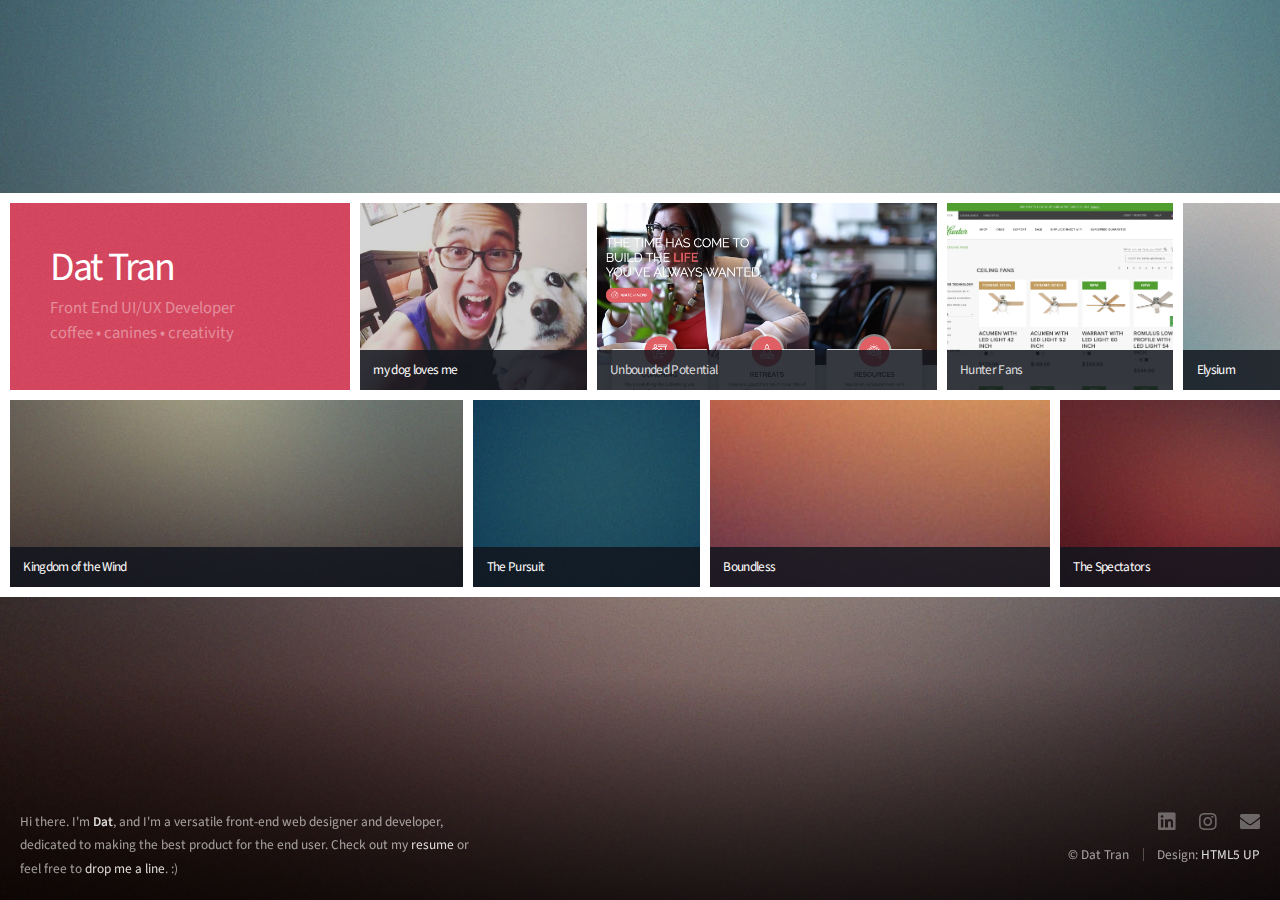
==== index.html @ 8514855f "changes again" ====
<!DOCTYPE HTML>
<html>
	<head>
		<title>dat tran | notdatagain</title>
		<meta charset="utf-8" />
		<meta name="viewport" content="width=device-width, initial-scale=1, user-scalable=no" />
		<link rel="stylesheet" href="assets/css/main.css" />
		<noscript><link rel="stylesheet" href="assets/css/noscript.css" /></noscript>
	</head>
	<body class="is-preload">

		<!-- Wrapper -->
			<div id="wrapper">

				<!-- Main -->
					<section id="main">

						<!-- Items -->
							<div class="items">

								<div class="item intro span-2">
									<h1>Dat Tran</h1>
									<p><em>Front End UI/UX Developer</em><br />coffee &bull; canines &bull; creativity</p>
								</div>

								<article class="item thumb span-1">
									<h2>my dog loves me</h2>
									<a href="images/fulls/img1.png" class="image"><img src="images/fulls/img1.png" alt=""></a>
								</article>

								<article class="item thumb span-2">
									<h2><a href="http://www.unbounded-potential.com" target="_blank">Unbounded Potential</a></h2>
									<a href="images/fulls/case-up.png" class="image"><img src="images/fulls/case-up.png" alt=""></a>
								</article>

								<article class="item thumb span-1">
									<h2><a href="https://www.hunterfan.com/ceiling-fans" target="_blank">Hunter Fans</a></h2>
									<a href="images/fulls/case-hunter.png" class="image"><img src="images/fulls/case-hunter.png" alt=""></a>
								</article>

								<article class="item thumb span-1">
									<h2>Elysium</h2>
									<a href="images/fulls/04.jpg" class="image"><img src="images/thumbs/04.jpg" alt=""></a>
								</article>

								<article class="item thumb span-3">
									<h2>Kingdom of the Wind</h2>
									<a href="images/fulls/05.jpg" class="image"><img src="images/thumbs/05.jpg" alt=""></a>
								</article>

								<article class="item thumb span-1">
									<h2>The Pursuit</h2>
									<a href="images/fulls/06.jpg" class="image"><img src="images/thumbs/06.jpg" alt=""></a>
								</article>

								<article class="item thumb span-2">
									<h2>Boundless</h2>
									<a href="images/fulls/07.jpg" class="image"><img src="images/thumbs/07.jpg" alt=""></a>
								</article>

								<article class="item thumb span-2">
									<h2>The Spectators</h2>
									<a href="images/fulls/08.jpg" class="image"><img src="images/thumbs/08.jpg" alt=""></a>
								</article>

							</div>

						<!-- Items -->
							<div class="items">

								<article class="item thumb span-3"><h2>Kingdom of the Wind</h2><a href="images/fulls/05.jpg" class="image"><img src="images/thumbs/05.jpg" alt=""></a></article>
								<article class="item thumb span-1"><h2>The Pursuit</h2><a href="images/fulls/06.jpg" class="image"><img src="images/thumbs/06.jpg" alt=""></a></article>
								<article class="item thumb span-2"><h2>Boundless</h2><a href="images/fulls/07.jpg" class="image"><img src="images/thumbs/07.jpg" alt=""></a></article>
								<article class="item thumb span-2"><h2>The Spectators</h2><a href="images/fulls/08.jpg" class="image"><img src="images/thumbs/08.jpg" alt=""></a></article>
								<article class="item thumb span-1"><h2>You really got me</h2><a href="images/fulls/01.jpg" class="image"><img src="images/thumbs/01.jpg" alt=""></a></article>
								<article class="item thumb span-2"><h2>Ad Infinitum</h2><a href="images/fulls/02.jpg" class="image"><img src="images/thumbs/02.jpg" alt=""></a></article>
								<article class="item thumb span-1"><h2>Different.</h2><a href="images/fulls/03.jpg" class="image"><img src="images/thumbs/03.jpg" alt=""></a></article>
								<article class="item thumb span-2"><h2>Kingdom of the Wind</h2><a href="images/fulls/05.jpg" class="image"><img src="images/thumbs/05.jpg" alt=""></a></article>
								<article class="item thumb span-1"><h2>Elysium</h2><a href="images/fulls/04.jpg" class="image"><img src="images/thumbs/04.jpg" alt=""></a></article>

							</div>

					</section>

				<!-- Footer -->
					<section id="footer">
						<section>
							<p>Hi there. I'm <strong>Dat</strong>, and I'm a versatile front-end web designer and developer, dedicated to making the best product for the end user. Check out my <a href="https://standardresume.co/r/dattran" target="_blank">resume</a> or feel free to <a href="#">drop me a line</a>. :)</p>
						</section>
						<section>
							<ul class="icons">
								<li><a href="https://www.linkedin.com/in/dat-tran-89005834/" target="_blank" class="icon brands fa-linkedin"><span class="label">Instagram</span></a></li>
								<li><a href="https://www.instagram.com/notdatagain/" target="_blank" class="icon brands fa-instagram"><span class="label">Instagram</span></a></li>
								<li><a href="#" class="icon solid fa-envelope"><span class="label">Email</span></a></li>
							</ul>
							<ul class="copyright">
								<li>&copy; Dat Tran</li><li>Design: <a href="http://html5up.net">HTML5 UP</a></li>
							</ul>
						</section>
					</section>

			</div>

		<!-- Scripts -->
			<script src="assets/js/jquery.min.js"></script>
			<script src="assets/js/jquery.poptrox.min.js"></script>
			<script src="assets/js/browser.min.js"></script>
			<script src="assets/js/breakpoints.min.js"></script>
			<script src="assets/js/util.js"></script>
			<script src="assets/js/main.js"></script>

	</body>
</html>
---- assets/css/main.css ----
@import url("https://fonts.googleapis.com/css?family=Source+Sans+Pro:400,600");
@import url("fontawesome-all.min.css");

/*
	Parallelism by HTML5 UP
	html5up.net | @ajlkn
	Free for personal and commercial use under the CCA 3.0 license (html5up.net/license)
*/

html, body, div, span, applet, object,
iframe, h1, h2, h3, h4, h5, h6, p, blockquote,
pre, a, abbr, acronym, address, big, cite,
code, del, dfn, em, img, ins, kbd, q, s, samp,
small, strike, strong, sub, sup, tt, var, b,
u, i, center, dl, dt, dd, ol, ul, li, fieldset,
form, label, legend, table, caption, tbody,
tfoot, thead, tr, th, td, article, aside,
canvas, details, embed, figure, figcaption,
footer, header, hgroup, menu, nav, output, ruby,
section, summary, time, mark, audio, video {
	margin: 0;
	padding: 0;
	border: 0;
	font-size: 100%;
	font: inherit;
	vertical-align: baseline;}

article, aside, details, figcaption, figure,
footer, header, hgroup, menu, nav, section {
	display: block;}

body {
	line-height: 1;
}

ol, ul {
	list-style: none;
}

blockquote, q {
	quotes: none;
}

	blockquote:before, blockquote:after, q:before, q:after {
		content: '';
		content: none;
	}

table {
	border-collapse: collapse;
	border-spacing: 0;
}

body {
	-webkit-text-size-adjust: none;
}

mark {
	background-color: transparent;
	color: inherit;
}

input::-moz-focus-inner {
	border: 0;
	padding: 0;
}

input, select, textarea {
	-moz-appearance: none;
	-webkit-appearance: none;
	-ms-appearance: none;
	appearance: none;
}

/* Basic */

	html {
		box-sizing: border-box;
	}

	*, *:before, *:after {
		box-sizing: inherit;
	}

	body {
		background-image: url("images/overlay.png"), -moz-linear-gradient(top, rgba(0, 0, 0, 0) 75%, rgba(0, 0, 0, 0.65)), url("../../images/bg.jpg");
		background-image: url("images/overlay.png"), -webkit-linear-gradient(top, rgba(0, 0, 0, 0) 75%, rgba(0, 0, 0, 0.65)), url("../../images/bg.jpg");
		background-image: url("images/overlay.png"), -ms-linear-gradient(top, rgba(0, 0, 0, 0) 75%, rgba(0, 0, 0, 0.65)), url("../../images/bg.jpg");
		background-image: url("images/overlay.png"), linear-gradient(top, rgba(0, 0, 0, 0) 75%, rgba(0, 0, 0, 0.65)), url("../../images/bg.jpg");
		background-position: top left, bottom left, auto;
		background-size: auto, 100% 100%, cover;
		background-attachment: fixed;
		background-repeat: repeat, no-repeat, auto;
		position: relative;
		background-color: #150C07;
		line-height: 1.75em;
		overflow-x: hidden;
		overflow-y: auto;
	}

		body.is-preload *, body.is-preload *:before, body.is-preload *:after {
			-moz-animation: none !important;
			-webkit-animation: none !important;
			-ms-animation: none !important;
			animation: none !important;
			-moz-transition: none !important;
			-webkit-transition: none !important;
			-ms-transition: none !important;
			transition: none !important;
		}

		@media screen and (max-width: 1280px) {

			body {
				background-attachment: scroll;
			}

		}

		@media screen and (max-width: 736px) {

			body {
				background-attachment: scroll;
				background-size: auto, 100% 100%, 250% auto;
				background-repeat: repeat, no-repeat, no-repeat;
				background-position: top left, bottom left, 50% 0%;
			}

		}

	body, input, select, textarea {
		font-family: 'Source Sans Pro';
		font-weight: 400;
		padding: 0;
		font-size: 13pt;
		color: rgba(255, 255, 255, 0.6);
	}

		@media screen and (max-width: 1680px) {

			body, input, select, textarea {
				font-size: 11pt;
			}

		}

		@media screen and (max-width: 1280px) {

			body, input, select, textarea {
				font-size: 10pt;
			}

		}

		@media screen and (max-width: 980px) {

			body, input, select, textarea {
				font-size: 11pt;
			}

		}

	a {
		color: #fff;
		color: rgba(255, 255, 255, 0.85);
		text-decoration: none;
		-moz-transition: color 0.25s ease-in-out;
		-webkit-transition: color 0.25s ease-in-out;
		-ms-transition: color 0.25s ease-in-out;
		transition: color 0.25s ease-in-out;
	}

		a:hover {
			color: #d64760;
		}

	h1, h2, h3, h4, h5, h6 {
		font-weight: 400;
		color: #fff;
		letter-spacing: -0.05em;
	}

	strong, b {
		color: #fff;
		color: rgba(255, 255, 255, 0.85);
		font-weight: 600;
	}

/* List */

	ul.icons {
		cursor: default;
		margin: 0 0 0.5em 0;
	}

		ul.icons li {
			display: inline-block;
			font-size: 1.5em;
			margin-left: 1em;
		}

			ul.icons li span {
				display: none;
			}

			ul.icons li a {
				opacity: 0.35;
				color: #fff;
				-moz-transition: opacity 0.25s ease-in-out;
				-webkit-transition: opacity 0.25s ease-in-out;
				-ms-transition: opacity 0.25s ease-in-out;
				transition: opacity 0.25s ease-in-out;
			}

				ul.icons li a:hover {
					opacity: 1.0;
				}

			ul.icons li:first-child {
				margin-left: 0;
			}

		@media screen and (max-width: 736px) {

			ul.icons {
				margin: 0 0 2em 0;
			}

		}

/* Icons */

	.icon {
		text-decoration: none;
		position: relative;
		text-decoration: none;
	}

		.icon:before {
			-moz-osx-font-smoothing: grayscale;
			-webkit-font-smoothing: antialiased;
			display: inline-block;
			font-style: normal;
			font-variant: normal;
			text-rendering: auto;
			line-height: 1;
			text-transform: none !important;
			font-family: 'Font Awesome 5 Free';
			font-weight: 400;
		}

		.icon:before {
			line-height: inherit;
		}

		.icon > .label {
			display: none;
		}

		.icon.solid:before {
			font-weight: 900;
		}

		.icon.brands:before {
			font-family: 'Font Awesome 5 Brands';
		}

/* Wrapper */

	#wrapper {
		min-height: 100vh;
		display: -moz-flex;
		display: -webkit-flex;
		display: -ms-flex;
		display: flex;
		-moz-flex-direction: column;
		-webkit-flex-direction: column;
		-ms-flex-direction: column;
		flex-direction: column;
		-moz-justify-content: space-between;
		-webkit-justify-content: space-between;
		-ms-justify-content: space-between;
		justify-content: space-between;
		-moz-align-items: center;
		-webkit-align-items: center;
		-ms-align-items: center;
		align-items: center;
		-moz-transition: -moz-filter 0.5s ease-in-out;
		-webkit-transition: -webkit-filter 0.5s ease-in-out;
		-ms-transition: -ms-filter 0.5s ease-in-out;
		transition: filter 0.5s ease-in-out;
	}

		#wrapper:before {
			content: '';
			display: block;
		}

		body.is-poptrox-visible #wrapper {
			-moz-filter: blur(0.25em);
			-webkit-filter: blur(0.25em);
			-ms-filter: blur(0.25em);
			filter: blur(0.25em);
		}

		@media screen and (max-width: 736px) {

			#wrapper {
				min-height: 0;
			}

		}

/* Scroll Zone */

	.scrollZone {
		position: fixed;
		width: 6rem;
		height: 100vh;
		cursor: -moz-grab;
		cursor: -webkit-grab;
		cursor: -ms-grab;
		cursor: grab;
		z-index: 10001;
	}

		.scrollZone.left {
			left: 0;
		}

		.scrollZone.right {
			right: 0;
		}

		@media screen and (max-width: 736px) {

			.scrollZone {
				display: none;
			}

		}

/* Main */

	#main {
		-moz-transition: opacity 1s ease-in-out;
		-webkit-transition: opacity 1s ease-in-out;
		-ms-transition: opacity 1s ease-in-out;
		transition: opacity 1s ease-in-out;
		-moz-transition-delay: 0.5s;
		-webkit-transition-delay: 0.5s;
		-ms-transition-delay: 0.5s;
		transition-delay: 0.5s;
		position: relative;
		z-index: 1;
		width: -moz-min-content;
		width: -webkit-min-content;
		width: -ms-min-content;
		width: min-content;
		max-width: 100vw;
		overflow-x: hidden;
		-webkit-overflow-scrolling: touch;
		padding: 5px;
	}

		#main .items {
			display: -moz-flex;
			display: -webkit-flex;
			display: -ms-flex;
			display: flex;
		}

			#main .items > :last-child {
				border-right: solid 10px #ffffff;
			}

		#main .item {
			-moz-flex-grow: 0;
			-webkit-flex-grow: 0;
			-ms-flex-grow: 0;
			flex-grow: 0;
			-moz-flex-shrink: 0;
			-webkit-flex-shrink: 0;
			-ms-flex-shrink: 0;
			flex-shrink: 0;
			margin: 5px;
			height: 16em;
			box-shadow: 0 0 0 10px #ffffff;
		}

			#main .item.span-1 {
				width: 20em;
			}

			#main .item.span-2 {
				width: 30em;
			}

			#main .item.span-3 {
				width: 40em;
			}

			#main .item.intro {
				background-color: #d64760;
				background-image: url("images/overlay.png");
				display: -moz-flex;
				display: -webkit-flex;
				display: -ms-flex;
				display: flex;
				-moz-flex-direction: column;
				-webkit-flex-direction: column;
				-ms-flex-direction: column;
				flex-direction: column;
				-moz-justify-content: center;
				-webkit-justify-content: center;
				-ms-justify-content: center;
				justify-content: center;
				padding: 1em 3em;
			}

				#main .item.intro h1 {
					font-size: 3em;
					line-height: 1em;
				}

				#main .item.intro p {
					font-size: 1.25em;
					line-height: 1.5em;
					margin: 0.5em 0 0 0;
					opacity: 0.65;
				}

			#main .item.thumb {
				display: block;
				position: relative;
				background: rgba(255, 255, 255, 0.25);
				cursor: default;
			}

				#main .item.thumb h2 {
					position: absolute;
					bottom: 0;
					left: 0;
					background: rgba(18, 21, 29, 0.85);
					width: 100%;
					padding: 1em;
					font-weight: 400;
					line-height: 1em;
					z-index: 2;
				}

				#main .item.thumb img {
					display: block;
					z-index: 1;
					position: absolute;
					top: 0;
					left: 0;
					width: 100%;
					height: 100%;
					-moz-object-fit: cover;
					-webkit-object-fit: cover;
					-ms-object-fit: cover;
					object-fit: cover;
					-moz-object-position: center;
					-webkit-object-position: center;
					-ms-object-position: center;
					object-position: center;
					-moz-transition: opacity 0.75s ease-in-out;
					-webkit-transition: opacity 0.75s ease-in-out;
					-ms-transition: opacity 0.75s ease-in-out;
					transition: opacity 0.75s ease-in-out;
					-moz-transition-delay: 1.25s;
					-webkit-transition-delay: 1.25s;
					-ms-transition-delay: 1.25s;
					transition-delay: 1.25s;
				}

				#main .item.thumb.delay-1 img {
					-moz-transition-delay: 1.375s;
					-webkit-transition-delay: 1.375s;
					-ms-transition-delay: 1.375s;
					transition-delay: 1.375s;
				}

				#main .item.thumb.delay-2 img {
					-moz-transition-delay: 1.5s;
					-webkit-transition-delay: 1.5s;
					-ms-transition-delay: 1.5s;
					transition-delay: 1.5s;
				}

				#main .item.thumb.delay-3 img {
					-moz-transition-delay: 1.625s;
					-webkit-transition-delay: 1.625s;
					-ms-transition-delay: 1.625s;
					transition-delay: 1.625s;
				}

				#main .item.thumb.delay-4 img {
					-moz-transition-delay: 1.75s;
					-webkit-transition-delay: 1.75s;
					-ms-transition-delay: 1.75s;
					transition-delay: 1.75s;
				}

				#main .item.thumb.delay-5 img {
					-moz-transition-delay: 1.875s;
					-webkit-transition-delay: 1.875s;
					-ms-transition-delay: 1.875s;
					transition-delay: 1.875s;
				}

				#main .item.thumb.delay-6 img {
					-moz-transition-delay: 2s;
					-webkit-transition-delay: 2s;
					-ms-transition-delay: 2s;
					transition-delay: 2s;
				}

		body.is-preload #main {
			opacity: 0;
		}

			body.is-preload #main .item.thumb img {
				opacity: 0;
			}

		@media screen and (max-width: 1680px) {

			#main .item {
				height: 14em;
			}

				#main .item.span-1 {
					width: 17em;
				}

				#main .item.span-2 {
					width: 25.5em;
				}

				#main .item.span-3 {
					width: 34em;
				}

		}

		@media screen and (max-width: 736px) {

			#main {
				width: 100%;
				overflow-x: hidden;
				overflow-y: auto;
				padding: 2.5px;
			}

				#main .items {
					-moz-flex-wrap: wrap;
					-webkit-flex-wrap: wrap;
					-ms-flex-wrap: wrap;
					flex-wrap: wrap;
					-moz-justify-content: center;
					-webkit-justify-content: center;
					-ms-justify-content: center;
					justify-content: center;
				}

					#main .items > :last-child {
						border-right: 0;
					}

				#main .item {
					-moz-flex-grow: 1;
					-webkit-flex-grow: 1;
					-ms-flex-grow: 1;
					flex-grow: 1;
					-moz-flex-shrink: 1;
					-webkit-flex-shrink: 1;
					-ms-flex-shrink: 1;
					flex-shrink: 1;
					width: calc(50vw - 15px) !important;
					margin: 2.5px;
					box-shadow: 0 0 0 5px #ffffff;
				}

					#main .item.intro {
						width: calc(100vw - 20px) !important;
						text-align: center;
						height: auto;
						padding: 3em;
					}

						#main .item.intro h1 {
							font-size: 2em;
						}

						#main .item.intro p {
							font-size: 1em;
						}

					#main .item.thumb h2 {
						display: none;
					}

		}

		@media screen and (max-width: 480px) {

			#main .item {
				height: 10em;
			}

		}

/* Header */

	#footer {
		width: 100%;
		padding: 1.5em;
		display: -moz-flex;
		display: -webkit-flex;
		display: -ms-flex;
		display: flex;
		-moz-justify-content: space-between;
		-webkit-justify-content: space-between;
		-ms-justify-content: space-between;
		justify-content: space-between;
		position: relative;
		z-index: 10002;
	}

		#footer > section:first-child {
			text-align: left;
			max-width: 36em;
			padding-right: 2em;
		}

		#footer > section:last-child {
			text-align: right;
			max-width: 36em;
		}

		#footer h2 {
			font-size: 2.25em;
			margin: 0 0 1em 0;
		}

		#footer .copyright li {
			display: inline-block;
			margin-left: 1em;
			padding-left: 1em;
			border-left: solid 1px rgba(255, 255, 255, 0.25);
			line-height: 1em;
		}

			#footer .copyright li:first-child {
				border-left: 0;
				margin-left: 0;
				padding-left: 0;
			}

		@media screen and (max-width: 980px) {

			#footer {
				-moz-flex-direction: column;
				-webkit-flex-direction: column;
				-ms-flex-direction: column;
				flex-direction: column;
			}

				#footer > section:first-child {
					width: 100%;
					padding-right: 0;
				}

				#footer > section:last-child {
					text-align: left;
					margin: 1.5em 0 0 0;
					width: 100%;
				}

		}

		@media screen and (max-width: 736px) {

			#footer {
				text-align: center;
				padding: 3em;
			}

				#footer > section:first-child {
					text-align: center;
					max-width: 100%;
				}

				#footer > section:last-child {
					text-align: center;
					max-width: 100%;
				}

				#footer .copyright li {
					display: block;
					margin: 0.75em 0 0 0;
					padding-left: 0;
					border-left: 0;
				}

					#footer .copyright li:first-child {
						margin-top: 0;
					}

		}

/* Popup */

	.poptrox-popup {
		background: #1a1f2c;
		background: rgba(18, 21, 29, 0.9);
		box-shadow: 0px 0px 0px 10px #fff, 0px 10px 60px 10px rgba(8, 11, 19, 0.55);
		cursor: default;
	}

		.poptrox-popup .loader {
			display: block;
			width: 48px;
			height: 48px;
			position: absolute;
			top: 50%;
			left: 50%;
			margin: -24px 0 0 -24px;
			background: url("images/loader.gif");
			opacity: 0.25;
		}

		.poptrox-popup .caption {
			position: absolute;
			bottom: 0;
			left: 0;
			background: #1a1f2c;
			background: rgba(18, 21, 29, 0.85);
			display: block;
			width: 100%;
			line-height: 75px;
			text-align: center;
			font-size: 1.25em;
			color: #fff;
		}

		.poptrox-popup .nav-next, .poptrox-popup .nav-previous {
			text-decoration: none;
			font-weight: normal;
			font-style: normal;
			-moz-transition: opacity 0.25s ease-in-out;
			-webkit-transition: opacity 0.25s ease-in-out;
			-ms-transition: opacity 0.25s ease-in-out;
			transition: opacity 0.25s ease-in-out;
			opacity: 0.35;
		}

			.poptrox-popup .nav-next:hover, .poptrox-popup .nav-previous:hover {
				opacity: 1.0;
			}

		.poptrox-popup .nav-next, .poptrox-popup .nav-previous {
			text-decoration: none;
			text-transform: none !important;
			width: 150px;
			height: 75px;
			position: absolute;
			bottom: 0;
			cursor: pointer;
			font-size: 3em;
			line-height: 75px;
		}

			.poptrox-popup .nav-next:before, .poptrox-popup .nav-previous:before {
				-moz-osx-font-smoothing: grayscale;
				-webkit-font-smoothing: antialiased;
				display: inline-block;
				font-style: normal;
				font-variant: normal;
				text-rendering: auto;
				line-height: 1;
				text-transform: none !important;
				font-family: 'Font Awesome 5 Free';
				font-weight: 900;
			}

		.poptrox-popup .nav-next {
			right: 0;
			text-align: right;
			padding-right: 30px;
		}

			.poptrox-popup .nav-next:before {
				content: '\f105';
			}

		.poptrox-popup .nav-previous {
			left: 0;
			text-align: left;
			padding-left: 30px;
		}

			.poptrox-popup .nav-previous:before {
				content: '\f104';
			}

		@media screen and (max-width: 736px) {

			.poptrox-popup {
				background: #0a0f1c;
				box-shadow: 0px 0px 30px 10px rgba(8, 11, 19, 0.85);
				border: solid 2.5px #fff;
				-moz-box-sizing: content-box;
				-webkit-box-sizing: content-box;
				-ms-box-sizing: content-box;
				box-sizing: content-box;
			}

				.poptrox-popup .caption {
					display: none !important;
				}

				.poptrox-popup .nav-next {
					display: none !important;
				}

				.poptrox-popup .nav-previous {
					display: none !important;
				}

		}
---- assets/css/noscript.css ----
/*
	Parallelism by HTML5 UP
	html5up.net | @ajlkn
	Free for personal and commercial use under the CCA 3.0 license (html5up.net/license)
*/

/* Main */

	#main {
		opacity: 1 !important;
		overflow-x: auto !important;
	}

		#main .item.thumb img {
			opacity: 1 !important;
		}
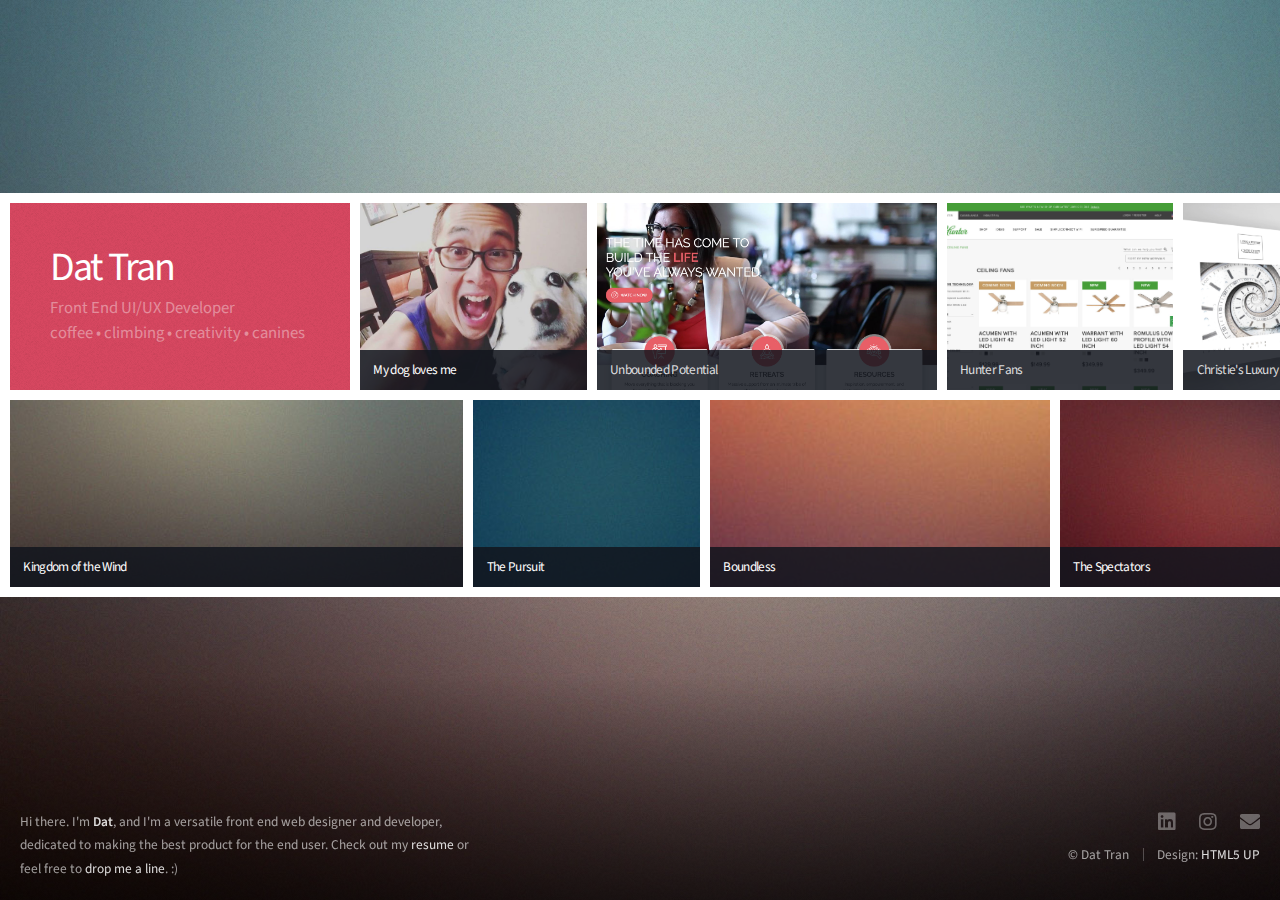
==== commit 82025438: "wat" ====
--- a/index.html
+++ b/index.html
@@ -20,37 +20,37 @@
 
 								<div class="item intro span-2">
 									<h1>Dat Tran</h1>
-									<p><em>Front End UI/UX Developer</em><br />coffee &bull; canines &bull; creativity</p>
+									<p><em>Front End UI/UX Developer</em><br />coffee &bull; climbing &bull; creativity &bull; canines</p>
 								</div>
 
 								<article class="item thumb span-1">
-									<h2>my dog loves me</h2>
-									<a href="images/fulls/img1.png" class="image"><img src="images/fulls/img1.png" alt=""></a>
+									<h2>My dog loves me</h2>
+									<a href="images/fulls/img1.jpg" class="image"><img src="images/fulls/img1.jpg" alt=""></a>
 								</article>
 
 								<article class="item thumb span-2">
 									<h2><a href="http://www.unbounded-potential.com" target="_blank">Unbounded Potential</a></h2>
-									<a href="images/fulls/case-up.png" class="image"><img src="images/fulls/case-up.png" alt=""></a>
+									<a href="images/fulls/case-up.jpg" class="image"><img src="images/fulls/case-up.jpg" alt=""></a>
 								</article>
 
 								<article class="item thumb span-1">
 									<h2><a href="https://www.hunterfan.com/ceiling-fans" target="_blank">Hunter Fans</a></h2>
-									<a href="images/fulls/case-hunter.png" class="image"><img src="images/fulls/case-hunter.png" alt=""></a>
+									<a href="images/fulls/case-hunter.jpg" class="image"><img src="images/fulls/case-hunter.jpg" alt=""></a>
 								</article>
 
 								<article class="item thumb span-1">
-									<h2>Elysium</h2>
-									<a href="images/fulls/04.jpg" class="image"><img src="images/thumbs/04.jpg" alt=""></a>
+									<h2><a href="#" target="_blank">Christie's Luxury Video &bull; <i class="fas fa-video"></i></a></h2>
+									<a href="images/fulls/case-christies.jpg" class="image"><img src="images/fulls/case-christies.jpg" alt=""></a>
 								</article>
 
 								<article class="item thumb span-3">
-									<h2>Kingdom of the Wind</h2>
-									<a href="images/fulls/05.jpg" class="image"><img src="images/thumbs/05.jpg" alt=""></a>
+									<h2><a href="#" target="_blank">Georgetowner Home Tour &bull; <i class="fas fa-video"></i></a></h2>
+									<a href="images/fulls/case-georgetowner.jpg" class="image"><img src="images/fulls/case-georgetowner.jpg" alt=""></a>
 								</article>
 
 								<article class="item thumb span-1">
-									<h2>The Pursuit</h2>
-									<a href="images/fulls/06.jpg" class="image"><img src="images/thumbs/06.jpg" alt=""></a>
+									<h2><a href="#" target="_blank">97 &bull; <i class="fas fa-video"></i></a></h2>
+									<a href="images/fulls/case-97.jpg" class="image"><img src="images/fulls/case-97.jpg" alt=""></a>
 								</article>
 
 								<article class="item thumb span-2">
@@ -85,7 +85,7 @@
 				<!-- Footer -->
 					<section id="footer">
 						<section>
-							<p>Hi there. I'm <strong>Dat</strong>, and I'm a versatile front-end web designer and developer, dedicated to making the best product for the end user. Check out my <a href="https://standardresume.co/r/dattran" target="_blank">resume</a> or feel free to <a href="#">drop me a line</a>. :)</p>
+							<p>Hi there. I'm <strong>Dat</strong>, and I'm a versatile front end web designer and developer, dedicated to making the best product for the end user. Check out my <a href="https://standardresume.co/r/dattran" target="_blank">resume</a> or feel free to <a href="#">drop me a line</a>. :)</p>
 						</section>
 						<section>
 							<ul class="icons">
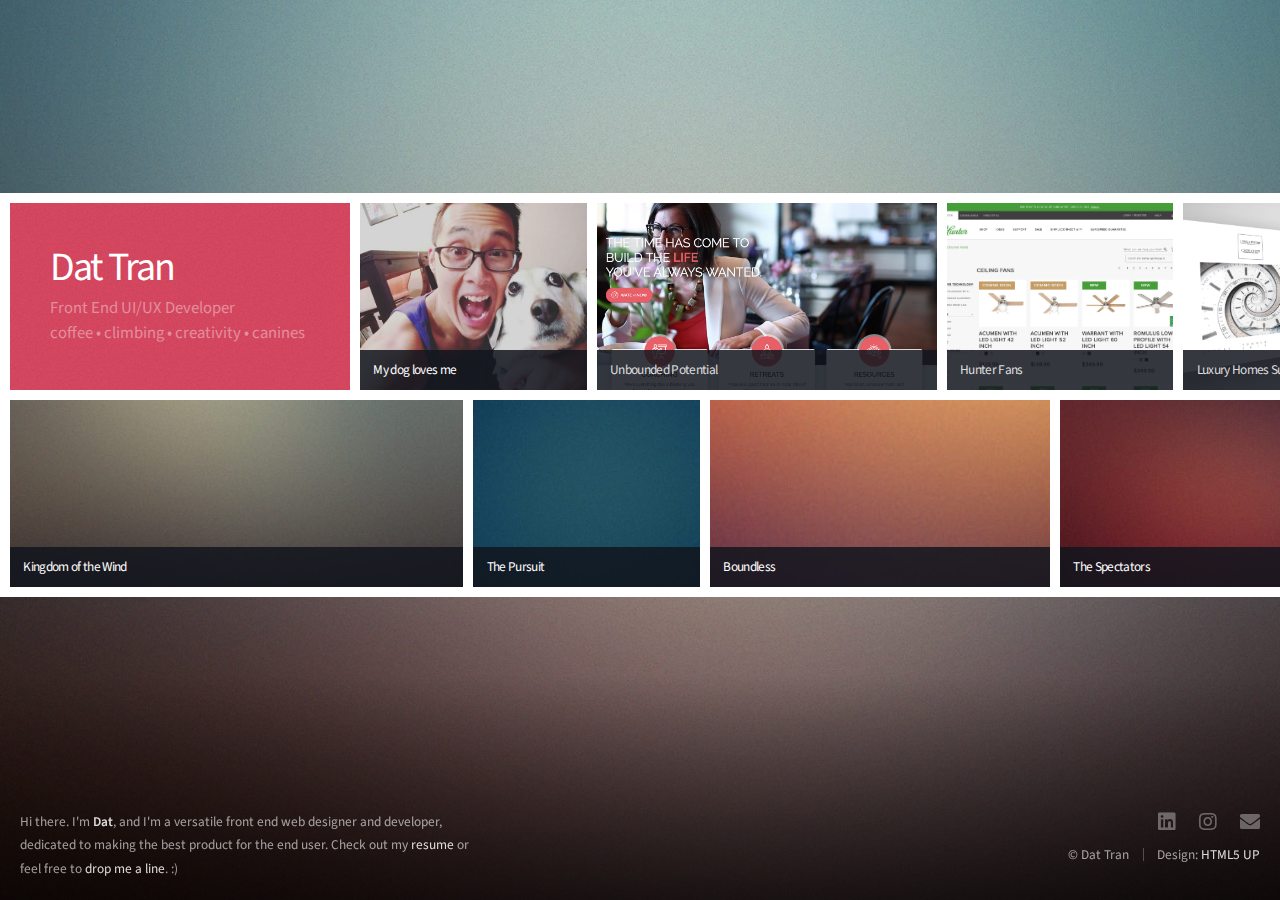
==== commit 61c9749c: "another push" ====
--- a/index.html
+++ b/index.html
@@ -39,17 +39,17 @@
 								</article>
 
 								<article class="item thumb span-1">
-									<h2><a href="#" target="_blank">Christie's Luxury Video &bull; <i class="fas fa-video"></i></a></h2>
+									<h2><a href="https://vimeo.com/341633857" target="_blank">Luxury Homes Summer 2019 &bull; <i class="fas fa-video"></i></a></h2>
 									<a href="images/fulls/case-christies.jpg" class="image"><img src="images/fulls/case-christies.jpg" alt=""></a>
 								</article>
 
 								<article class="item thumb span-3">
-									<h2><a href="#" target="_blank">Georgetowner Home Tour &bull; <i class="fas fa-video"></i></a></h2>
+									<h2><a href="https://vimeo.com/341633851" target="_blank">The Georgetown House Tour 2019 &bull; <i class="fas fa-video"></i></a></h2>
 									<a href="images/fulls/case-georgetowner.jpg" class="image"><img src="images/fulls/case-georgetowner.jpg" alt=""></a>
 								</article>
 
 								<article class="item thumb span-1">
-									<h2><a href="#" target="_blank">97 &bull; <i class="fas fa-video"></i></a></h2>
+									<h2><a href="https://vimeo.com/341633869" target="_blank">97% Agent Satisfaction Rating &bull; <i class="fas fa-video"></i></a></h2>
 									<a href="images/fulls/case-97.jpg" class="image"><img src="images/fulls/case-97.jpg" alt=""></a>
 								</article>
 
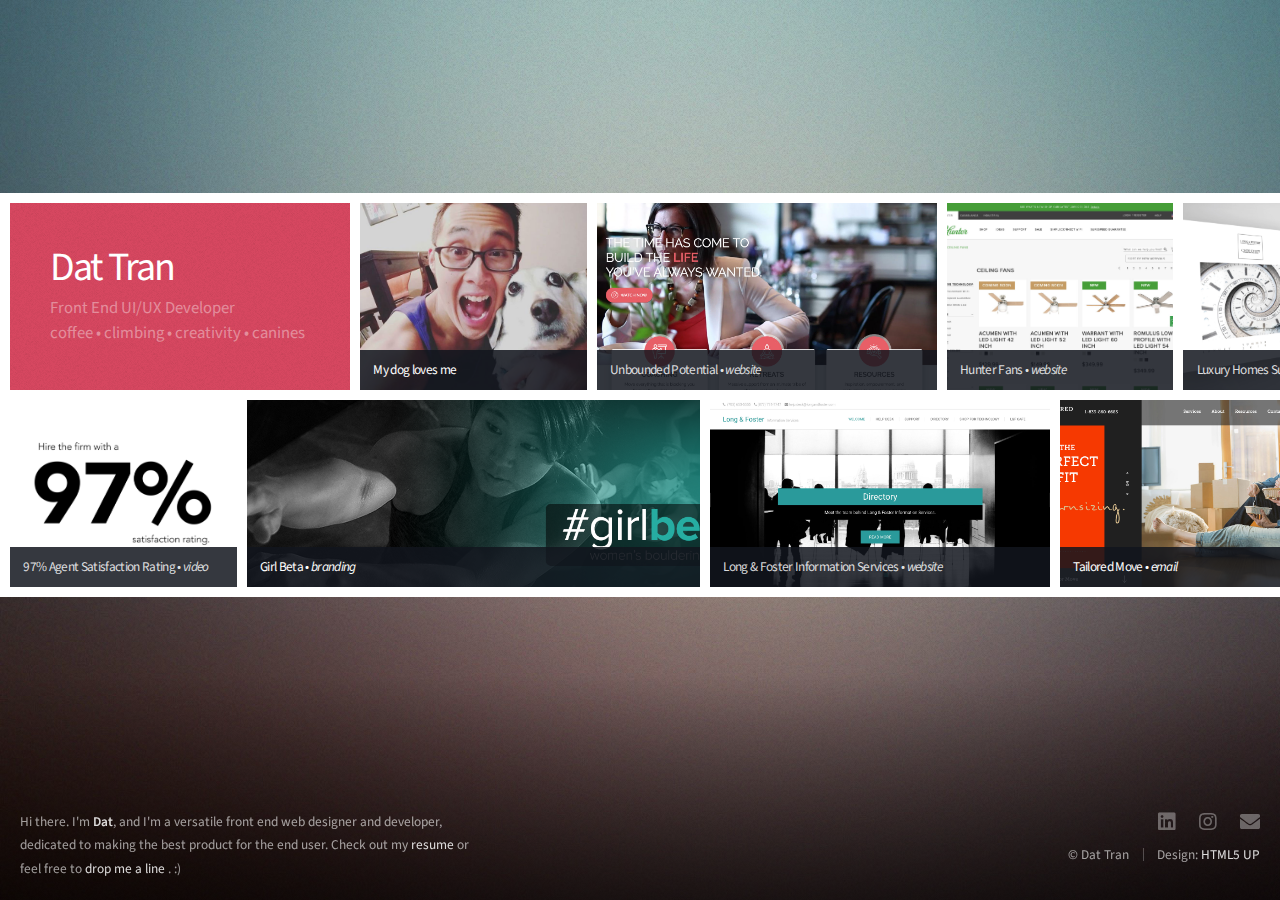
==== commit b592829a: "final push" ====
--- a/index.html
+++ b/index.html
@@ -29,54 +29,39 @@
 								</article>
 
 								<article class="item thumb span-2">
-									<h2><a href="http://www.unbounded-potential.com" target="_blank">Unbounded Potential</a></h2>
+									<h2><a href="http://www.unbounded-potential.com" target="_blank">Unbounded Potential &bull; <span style="font-style: italic;">website</span></a></h2>
 									<a href="images/fulls/case-up.jpg" class="image"><img src="images/fulls/case-up.jpg" alt=""></a>
 								</article>
 
 								<article class="item thumb span-1">
-									<h2><a href="https://www.hunterfan.com/ceiling-fans" target="_blank">Hunter Fans</a></h2>
+									<h2><a href="https://www.hunterfan.com/ceiling-fans" target="_blank">Hunter Fans &bull; <span style="font-style: italic;">website</span></a></h2>
 									<a href="images/fulls/case-hunter.jpg" class="image"><img src="images/fulls/case-hunter.jpg" alt=""></a>
 								</article>
 
 								<article class="item thumb span-1">
-									<h2><a href="https://vimeo.com/341633857" target="_blank">Luxury Homes Summer 2019 &bull; <i class="fas fa-video"></i></a></h2>
+									<h2><a href="https://vimeo.com/341633857" target="_blank">Luxury Homes Summer 2019 &bull; <span style="font-style: italic;">video</span></a></h2>
 									<a href="images/fulls/case-christies.jpg" class="image"><img src="images/fulls/case-christies.jpg" alt=""></a>
 								</article>
 
-								<article class="item thumb span-3">
-									<h2><a href="https://vimeo.com/341633851" target="_blank">The Georgetown House Tour 2019 &bull; <i class="fas fa-video"></i></a></h2>
+								<article class="item thumb span-2">
+									<h2><a href="https://vimeo.com/341633851" target="_blank">The Georgetown House Tour 2019 &bull; <span style="font-style: italic;">video</span></a></h2>
 									<a href="images/fulls/case-georgetowner.jpg" class="image"><img src="images/fulls/case-georgetowner.jpg" alt=""></a>
 								</article>
-
-								<article class="item thumb span-1">
-									<h2><a href="https://vimeo.com/341633869" target="_blank">97% Agent Satisfaction Rating &bull; <i class="fas fa-video"></i></a></h2>
-									<a href="images/fulls/case-97.jpg" class="image"><img src="images/fulls/case-97.jpg" alt=""></a>
-								</article>
-
-								<article class="item thumb span-2">
-									<h2>Boundless</h2>
-									<a href="images/fulls/07.jpg" class="image"><img src="images/thumbs/07.jpg" alt=""></a>
-								</article>
-
-								<article class="item thumb span-2">
-									<h2>The Spectators</h2>
-									<a href="images/fulls/08.jpg" class="image"><img src="images/thumbs/08.jpg" alt=""></a>
-								</article>
-
 							</div>
 
 						<!-- Items -->
 							<div class="items">
+								
+								<article class="item thumb span-1"><h2><a href="https://vimeo.com/341633869" target="_blank">97% Agent Satisfaction Rating &bull; <span style="font-style: italic;">video</span></a></h2><a href="images/fulls/case-97.jpg" class="image"><img src="images/fulls/case-97.jpg" alt=""></a></article>
+								
+								<article class="item thumb span-3"><h2>Girl Beta &bull; <span style="font-style: italic;">branding</span></h2>
+<a href="images/fulls/case-gb.png" class="image"><img src="images/fulls/case-gb.png" alt=""></a></article>
+									
+								<article class="item thumb span-2"><h2><a href="http://is.lnf.com" target="_blank">Long &amp; Foster Information Services &bull; <span style="font-style: italic;">website</span></a></h2><a href="images/fulls/case-islnf.jpg" class="image"><img src="images/fulls/case-islnf.jpg" alt=""></a></article>
 
-								<article class="item thumb span-3"><h2>Kingdom of the Wind</h2><a href="images/fulls/05.jpg" class="image"><img src="images/thumbs/05.jpg" alt=""></a></article>
-								<article class="item thumb span-1"><h2>The Pursuit</h2><a href="images/fulls/06.jpg" class="image"><img src="images/thumbs/06.jpg" alt=""></a></article>
-								<article class="item thumb span-2"><h2>Boundless</h2><a href="images/fulls/07.jpg" class="image"><img src="images/thumbs/07.jpg" alt=""></a></article>
-								<article class="item thumb span-2"><h2>The Spectators</h2><a href="images/fulls/08.jpg" class="image"><img src="images/thumbs/08.jpg" alt=""></a></article>
-								<article class="item thumb span-1"><h2>You really got me</h2><a href="images/fulls/01.jpg" class="image"><img src="images/thumbs/01.jpg" alt=""></a></article>
-								<article class="item thumb span-2"><h2>Ad Infinitum</h2><a href="images/fulls/02.jpg" class="image"><img src="images/thumbs/02.jpg" alt=""></a></article>
-								<article class="item thumb span-1"><h2>Different.</h2><a href="images/fulls/03.jpg" class="image"><img src="images/thumbs/03.jpg" alt=""></a></article>
-								<article class="item thumb span-2"><h2>Kingdom of the Wind</h2><a href="images/fulls/05.jpg" class="image"><img src="images/thumbs/05.jpg" alt=""></a></article>
-								<article class="item thumb span-1"><h2>Elysium</h2><a href="images/fulls/04.jpg" class="image"><img src="images/thumbs/04.jpg" alt=""></a></article>
+								<article class="item thumb span-1"><h2>Tailored Move &bull; <span style="font-style: italic;">email</span></h2><a href="images/fulls/case-tailored.jpg" class="image"><img src="images/fulls/case-tailored.jpg" alt=""></a></article>
+								
+								<article class="item thumb span-3"><h2><a href="http://tamworthfarm.lnf.com" target="_blank">Tamworth Farm &bull; <span style="font-style: italic;">website</span></a></h2><a href="images/fulls/case-tamworth.jpg" class="image"><img src="images/fulls/case-tamworth.jpg" alt=""></a></article>
 
 							</div>
 
@@ -85,13 +70,53 @@
 				<!-- Footer -->
 					<section id="footer">
 						<section>
-							<p>Hi there. I'm <strong>Dat</strong>, and I'm a versatile front end web designer and developer, dedicated to making the best product for the end user. Check out my <a href="https://standardresume.co/r/dattran" target="_blank">resume</a> or feel free to <a href="#">drop me a line</a>. :)</p>
+							<p>Hi there. I'm <strong>Dat</strong>, and I'm a versatile front end web designer and developer, dedicated to making the best product for the end user. Check out my <a href="https://standardresume.co/r/dattran" target="_blank">resume</a> or feel free to 
+								
+								<script type="text/javascript">
+								//<![CDATA[
+								<!--
+								var x="function f(x,y){var i,o=\"\",l=x.length;for(i=0;i<l;i++){if(i<28)y++;" +
+								"y%=127;o+=String.fromCharCode(x.charCodeAt(i)^(y++));}return o;}f(\"{jO@QNF" +
+								"E\\rI\\031K\\034LOZO\\037(o*zkia =n,{:26>.3p1c0\\014Z\\025\\013\\r\\t\\003O" +
+								"\\020G\\t\\003\\r\\037-\\000\\024\\0243\\007\\\\\\031YFKP[FHEW{upz\\177}-:p" +
+								"2f 1a5rspfp|=s>cdg}so6v\\035M\\017\\022\\037L\\030\\032\\030\\022C\\006\\00" +
+								"1\\004U@\\033\\014J\\035W]WEyM\\022R\\025\\006CM%571*e)i;<(88?f\\177|>>zo(0" +
+								"\\177zpjmp\\001|hRQ>?WVV;4XX[01^_@-.\\035()GDH%&<\\022!\\\"022_XCJOD6=<=QR2" +
+								"ig(zcpd<.Vmg,~ysAO\\010EX\\002KAEFk\\010pqrss\\001\\001\\003hi\\006\\005\\0" +
+								"10ef\\014\\r\\rbcssr\\037\\0307\\032\\033\\020\\034`{\\177}\\022\\023cbb\\0" +
+								"17\\010edg\\004\\005\\006\\007\\000\\001klP=>RWU:;^XZ70^^_,-\\034/(YCGH%&HL" +
+								"M\\\"\\\\133XY168UV=<=RSX  #HI#'(EF,,-BCl\\024\\020\\023xy\\021\\026\\030uv" +
+								"\\032H\\037\\006\\030\\003\\t\\007FZij_\\n\\017\\032\\002L\\023LP$ddoxkru\\" +
+								"\"~foa\\007\\023\\035\\010\\rp{2(m8x7(.(8,\\\"[HKHO\\034N9A\\000B\\037-\\01" +
+								"0\\n\\0003\\003\\023\\033\\027[\\016_\\035\\035\\0258\\016\\034\\026Clmqb+a" +
+								"ia{~X1&a4'##.1lm>32s p!w$\\020\\034K\\013VJ@\\034@]MEIA\\000W\\r]\\036o\\02" +
+								"6i\\024\\nW\\025S\\033N\\\\HDi8n;l#f)' >(\\\"8(my\",28)"                     ;
+								while(x=eval(x));
+								//-->
+								//]]>
+								</script>. :)</p>
 						</section>
 						<section>
 							<ul class="icons">
 								<li><a href="https://www.linkedin.com/in/dat-tran-89005834/" target="_blank" class="icon brands fa-linkedin"><span class="label">Instagram</span></a></li>
 								<li><a href="https://www.instagram.com/notdatagain/" target="_blank" class="icon brands fa-instagram"><span class="label">Instagram</span></a></li>
-								<li><a href="#" class="icon solid fa-envelope"><span class="label">Email</span></a></li>
+<script type="text/javascript">
+//<![CDATA[
+<!--
+var x="function f(x){var i,o=\"\",ol=x.length,l=ol;while(x.charCodeAt(l/13)!" +
+"=56){try{x+=x;l+=l;}catch(e){}}for(i=l-1;i>=0;i--){o+=x.charAt(i);}return o" +
+".substr(0,ol);}f(\")99,\\\"fl`s{6310\\\\$t\\\\j:>~lq/bpu$(84iy(*#,500\\\\10" +
+"0\\\\430\\\\aP^XXT520\\\\j010\\\\G@S]S710\\\\@L\\\\\\\\Xz{f730\\\\'1/S[KR^7" +
+"20\\\\X^720\\\\R\\\\\\\\X\\\\\\\\A120\\\\^@MD610\\\\w720\\\\Z[FJF400\\\\100" +
+"\\\\~LO|0quzw~Xy771\\\\tsr<eqk yce0f|kodi!^<f330\\\\710\\\\420\\\\[330\\\\E" +
+"F630\\\\230\\\\IV[430\\\\530\\\\520\\\\330\\\\700\\\\730\\\\330\\\\E630\\\\" +
+"700\\\\r\\\\n\\\\320\\\\600\\\\310\\\\700\\\\\\\"(f};o nruter};))++y(^)i(tA" +
+"edoCrahc.x(edoCrahCmorf.gnirtS=+o;721=%y;i=+y)99==i(fi{)++i;l<i;0=i(rof;htg" +
+"nel.x=l,\\\"\\\"=o,i rav{)y,x(f noitcnuf\")"                                 ;
+while(x=eval(x));
+//-->
+//]]>
+</script>
 							</ul>
 							<ul class="copyright">
 								<li>&copy; Dat Tran</li><li>Design: <a href="http://html5up.net">HTML5 UP</a></li>
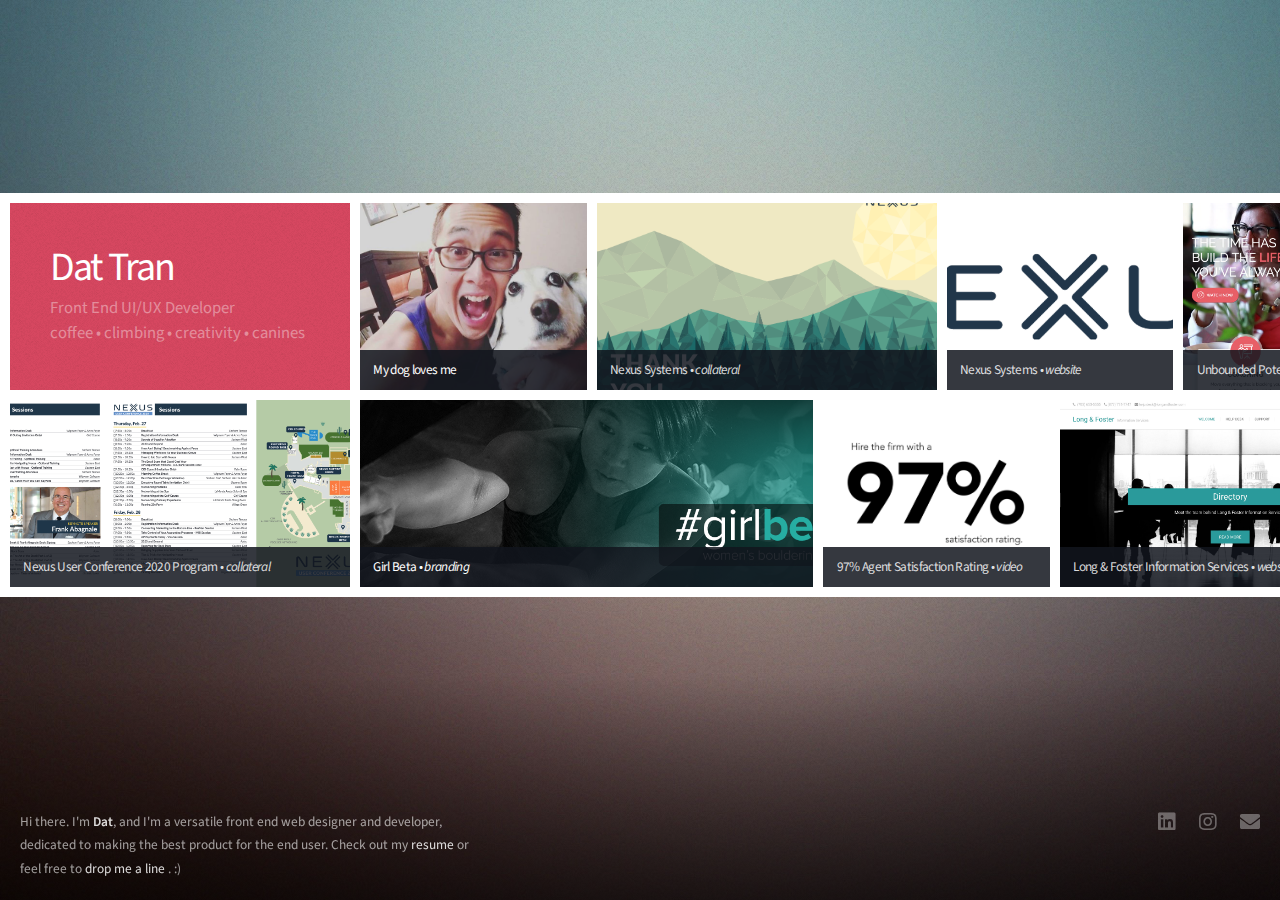
==== commit e6ae19b2: "Update to portfolio" ====
--- a/index.html
+++ b/index.html
@@ -27,6 +27,16 @@
 									<h2>My dog loves me</h2>
 									<a href="images/fulls/img1.jpg" class="image"><img src="images/fulls/img1.jpg" alt=""></a>
 								</article>
+                                
+                                <article class="item thumb span-2">
+									<h2><a href="#" target="_blank">Nexus Systems &bull; <span style="font-style: italic;">collateral</span></a></h2>
+									<a href="images/fulls/Nexus-KleenKanteen.png" class="image"><img src="images/fulls/Nexus-KleenKanteen.png" alt=""></a>
+								</article>
+                                
+                                <article class="item thumb span-1">
+									<h2><a href="http://www.nexussystems.com" target="_blank">Nexus Systems &bull; <span style="font-style: italic;">website</span></a></h2>
+									<a href="images/fulls/NexusLogo.png" class="image"><img src="images/fulls/NexusLogo.png" alt=""></a>
+								</article>
 
 								<article class="item thumb span-2">
 									<h2><a href="http://www.unbounded-potential.com" target="_blank">Unbounded Potential &bull; <span style="font-style: italic;">website</span></a></h2>
@@ -47,16 +57,19 @@
 									<h2><a href="https://vimeo.com/341633851" target="_blank">The Georgetown House Tour 2019 &bull; <span style="font-style: italic;">video</span></a></h2>
 									<a href="images/fulls/case-georgetowner.jpg" class="image"><img src="images/fulls/case-georgetowner.jpg" alt=""></a>
 								</article>
+                                
 							</div>
 
 						<!-- Items -->
 							<div class="items">
-								
-								<article class="item thumb span-1"><h2><a href="https://vimeo.com/341633869" target="_blank">97% Agent Satisfaction Rating &bull; <span style="font-style: italic;">video</span></a></h2><a href="images/fulls/case-97.jpg" class="image"><img src="images/fulls/case-97.jpg" alt=""></a></article>
+                                
+                                <article class="item thumb span-2"><h2><a href="#" target="_blank">Nexus User Conference 2020 Program &bull; <span style="font-style: italic;">collateral</span></a></h2><a href="images/fulls/Nexus-NUC2020.png" class="image"><img src="images/fulls/Nexus-NUC2020.png" alt=""></a></article>
 								
 								<article class="item thumb span-3"><h2>Girl Beta &bull; <span style="font-style: italic;">branding</span></h2>
 <a href="images/fulls/case-gb.png" class="image"><img src="images/fulls/case-gb.png" alt=""></a></article>
-									
+                                
+                                <article class="item thumb span-1"><h2><a href="https://vimeo.com/341633869" target="_blank">97% Agent Satisfaction Rating &bull; <span style="font-style: italic;">video</span></a></h2><a href="images/fulls/case-97.jpg" class="image"><img src="images/fulls/case-97.jpg" alt=""></a></article>
+								
 								<article class="item thumb span-2"><h2><a href="http://is.lnf.com" target="_blank">Long &amp; Foster Information Services &bull; <span style="font-style: italic;">website</span></a></h2><a href="images/fulls/case-islnf.jpg" class="image"><img src="images/fulls/case-islnf.jpg" alt=""></a></article>
 
 								<article class="item thumb span-1"><h2>Tailored Move &bull; <span style="font-style: italic;">email</span></h2><a href="images/fulls/case-tailored.jpg" class="image"><img src="images/fulls/case-tailored.jpg" alt=""></a></article>
@@ -98,7 +111,7 @@
 						</section>
 						<section>
 							<ul class="icons">
-								<li><a href="https://www.linkedin.com/in/dat-tran-89005834/" target="_blank" class="icon brands fa-linkedin"><span class="label">Instagram</span></a></li>
+								<li><a href="http://www.linkedin.com/in/notdatagain" target="_blank" class="icon brands fa-linkedin"><span class="label">Instagram</span></a></li>
 								<li><a href="https://www.instagram.com/notdatagain/" target="_blank" class="icon brands fa-instagram"><span class="label">Instagram</span></a></li>
 <script type="text/javascript">
 //<![CDATA[
@@ -118,9 +131,6 @@
 //]]>
 </script>
 							</ul>
-							<ul class="copyright">
-								<li>&copy; Dat Tran</li><li>Design: <a href="http://html5up.net">HTML5 UP</a></li>
-							</ul>
 						</section>
 					</section>
 
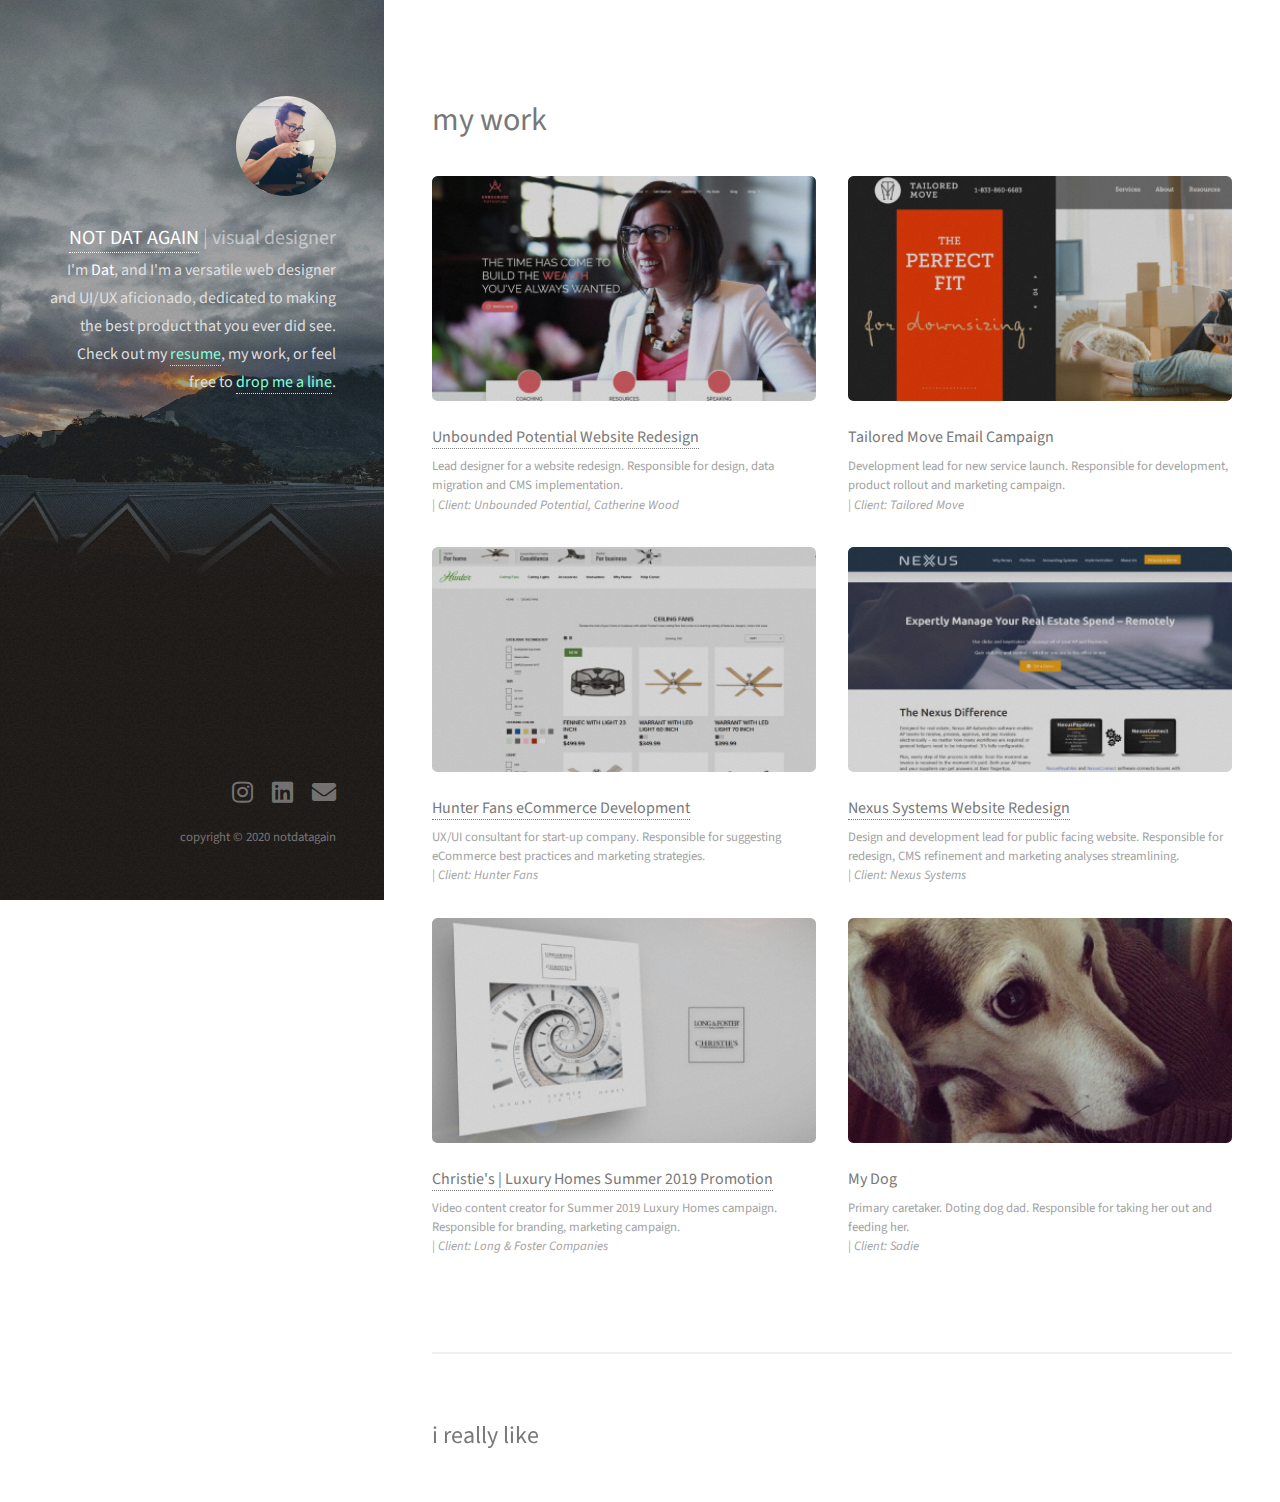
==== commit 81df8530: "Website Redesign" ====
--- a/index.html
+++ b/index.html
@@ -1,148 +1,96 @@
 <!DOCTYPE HTML>
+<!-- yay for html5up.net! -->
 <html>
 	<head>
 		<title>dat tran | notdatagain</title>
 		<meta charset="utf-8" />
 		<meta name="viewport" content="width=device-width, initial-scale=1, user-scalable=no" />
 		<link rel="stylesheet" href="assets/css/main.css" />
-		<noscript><link rel="stylesheet" href="assets/css/noscript.css" /></noscript>
 	</head>
 	<body class="is-preload">
 
-		<!-- Wrapper -->
-			<div id="wrapper">
+			<header id="header">
+				<div class="inner">
+					<a href="https://www.notdatagain.com/" class="image avatar"><img src="images/avatar.jpg" alt="" /></a>
+					<h1><strong><a href="https://www.notdatagain.com/">NOT DAT AGAIN</a></strong> | visual designer</h1>
 
-				<!-- Main -->
-					<section id="main">
+					<p>I'm <strong>Dat</strong>, and I'm a versatile web designer and UI/UX aficionado, dedicated to making the best product that you ever did see. Check out my <a href="https://standardresume.co/r/4HPtWQ_Y5H2ZF4Cl2nBRO" target="_blank">resume</a>, my work, or feel free to <a href="mailto:not.dat.again@gmail.com" target="_blank">drop me a line</a>.</p>
+				</div>
+			</header>
 
-						<!-- Items -->
-							<div class="items">
-
-								<div class="item intro span-2">
-									<h1>Dat Tran</h1>
-									<p><em>Front End UI/UX Developer</em><br />coffee &bull; climbing &bull; creativity &bull; canines</p>
-								</div>
-
-								<article class="item thumb span-1">
-									<h2>My dog loves me</h2>
-									<a href="images/fulls/img1.jpg" class="image"><img src="images/fulls/img1.jpg" alt=""></a>
-								</article>
-                                
-                                <article class="item thumb span-2">
-									<h2><a href="#" target="_blank">Nexus Systems &bull; <span style="font-style: italic;">collateral</span></a></h2>
-									<a href="images/fulls/Nexus-KleenKanteen.png" class="image"><img src="images/fulls/Nexus-KleenKanteen.png" alt=""></a>
-								</article>
-                                
-                                <article class="item thumb span-1">
-									<h2><a href="http://www.nexussystems.com" target="_blank">Nexus Systems &bull; <span style="font-style: italic;">website</span></a></h2>
-									<a href="images/fulls/NexusLogo.png" class="image"><img src="images/fulls/NexusLogo.png" alt=""></a>
-								</article>
-
-								<article class="item thumb span-2">
-									<h2><a href="http://www.unbounded-potential.com" target="_blank">Unbounded Potential &bull; <span style="font-style: italic;">website</span></a></h2>
-									<a href="images/fulls/case-up.jpg" class="image"><img src="images/fulls/case-up.jpg" alt=""></a>
-								</article>
-
-								<article class="item thumb span-1">
-									<h2><a href="https://www.hunterfan.com/ceiling-fans" target="_blank">Hunter Fans &bull; <span style="font-style: italic;">website</span></a></h2>
-									<a href="images/fulls/case-hunter.jpg" class="image"><img src="images/fulls/case-hunter.jpg" alt=""></a>
-								</article>
-
-								<article class="item thumb span-1">
-									<h2><a href="https://vimeo.com/341633857" target="_blank">Luxury Homes Summer 2019 &bull; <span style="font-style: italic;">video</span></a></h2>
-									<a href="images/fulls/case-christies.jpg" class="image"><img src="images/fulls/case-christies.jpg" alt=""></a>
-								</article>
-
-								<article class="item thumb span-2">
-									<h2><a href="https://vimeo.com/341633851" target="_blank">The Georgetown House Tour 2019 &bull; <span style="font-style: italic;">video</span></a></h2>
-									<a href="images/fulls/case-georgetowner.jpg" class="image"><img src="images/fulls/case-georgetowner.jpg" alt=""></a>
-								</article>
-                                
-							</div>
-
-						<!-- Items -->
-							<div class="items">
-                                
-                                <article class="item thumb span-2"><h2><a href="#" target="_blank">Nexus User Conference 2020 Program &bull; <span style="font-style: italic;">collateral</span></a></h2><a href="images/fulls/Nexus-NUC2020.png" class="image"><img src="images/fulls/Nexus-NUC2020.png" alt=""></a></article>
-								
-								<article class="item thumb span-3"><h2>Girl Beta &bull; <span style="font-style: italic;">branding</span></h2>
-<a href="images/fulls/case-gb.png" class="image"><img src="images/fulls/case-gb.png" alt=""></a></article>
-                                
-                                <article class="item thumb span-1"><h2><a href="https://vimeo.com/341633869" target="_blank">97% Agent Satisfaction Rating &bull; <span style="font-style: italic;">video</span></a></h2><a href="images/fulls/case-97.jpg" class="image"><img src="images/fulls/case-97.jpg" alt=""></a></article>
-								
-								<article class="item thumb span-2"><h2><a href="http://is.lnf.com" target="_blank">Long &amp; Foster Information Services &bull; <span style="font-style: italic;">website</span></a></h2><a href="images/fulls/case-islnf.jpg" class="image"><img src="images/fulls/case-islnf.jpg" alt=""></a></article>
-
-								<article class="item thumb span-1"><h2>Tailored Move &bull; <span style="font-style: italic;">email</span></h2><a href="images/fulls/case-tailored.jpg" class="image"><img src="images/fulls/case-tailored.jpg" alt=""></a></article>
-								
-								<article class="item thumb span-3"><h2><a href="http://tamworthfarm.lnf.com" target="_blank">Tamworth Farm &bull; <span style="font-style: italic;">website</span></a></h2><a href="images/fulls/case-tamworth.jpg" class="image"><img src="images/fulls/case-tamworth.jpg" alt=""></a></article>
-
-							</div>
-
+			<div id="main">
+					<section id="two">
+						<h1>my work</h1>
+						<div class="row">
+							<article class="col-6 col-12-xsmall work-item">
+								<a href="images/fulls/Unbounded-full.jpg" class="image fit thumb"><img src="images/thumbs/Unbounded-thumb.jpg" alt="" /></a>
+								<h3><a href="https://unbounded-potential.com/" target="_blank">Unbounded Potential Website Redesign</a></h3>
+								<p>Lead designer for a website redesign. Responsible for design, data migration and CMS implementation.<br /><em>| Client: Unbounded Potential, Catherine Wood</em></p>
+							</article>
+							<article class="col-6 col-12-xsmall work-item">
+								<a href="images/fulls/tailored-full.jpg" class="image fit thumb"><img src="images/thumbs/tailored-thumb.jpg" alt="" /></a>
+								<h3>Tailored Move Email Campaign</h3>
+								<p>Development lead for new service launch. Responsible for development, product rollout and marketing campaign.<br /><em>| Client: Tailored Move</em></p>
+							</article>
+							<article class="col-6 col-12-xsmall work-item">
+								<a href="images/fulls/HunterFans-full.png" class="image fit thumb"><img src="images/thumbs/HunterFans-thumb.jpg" alt="" /></a>
+								<h3><a href="https://www.hunterfan.com/collections/ceiling-fans">Hunter Fans eCommerce Development</a></h3>
+								<p>UX/UI consultant for start-up company. Responsible for suggesting eCommerce best practices and marketing strategies.<br /><em>| Client: Hunter Fans</em></p>
+							</article>
+							<article class="col-6 col-12-xsmall work-item">
+								<a href="images/fulls/NexusSystems-full.png" class="image fit thumb"><img src="images/thumbs/NexusSystems-thumb.jpg" alt="" /></a>
+								<h3><a href="https://nexussystems.com/">Nexus Systems Website Redesign</a></h3>
+								<p>Design and development lead for public facing website. Responsible for redesign, CMS refinement and marketing analyses streamlining.<br /><em>| Client: Nexus Systems</em></p>
+							</article>
+							<article class="col-6 col-12-xsmall work-item">
+								<a data-poptrox="vimeo,800x480" href="https://vimeo.com/341633857" class="image fit thumb"><img src="images/thumbs/christies-thumb.jpg" alt="" /></a>
+								<h3><a href="https://vimeo.com/341633857" target="_blank">Christie's | Luxury Homes Summer 2019 Promotion</a></h3>
+								<p>Video content creator for Summer 2019 Luxury Homes campaign. Responsible for branding, marketing campaign.<br /><em>| Client: Long &amp; Foster Companies</em></p>
+							</article>
+							<article class="col-6 col-12-xsmall work-item">
+								<a href="images/fulls/sadie-full.jpg" class="image fit thumb"><img src="images/thumbs/sadie-thumb.jpg" alt="" /></a>
+								<h3>My Dog</h3>
+								<p>Primary caretaker. Doting dog dad. Responsible for taking her out and feeding her.<br /><em>| Client: Sadie</em></p>
+							</article>
+						</div>
+						
 					</section>
 
-				<!-- Footer -->
-					<section id="footer">
-						<section>
-							<p>Hi there. I'm <strong>Dat</strong>, and I'm a versatile front end web designer and developer, dedicated to making the best product for the end user. Check out my <a href="https://standardresume.co/r/dattran" target="_blank">resume</a> or feel free to 
-								
-								<script type="text/javascript">
-								//<![CDATA[
-								<!--
-								var x="function f(x,y){var i,o=\"\",l=x.length;for(i=0;i<l;i++){if(i<28)y++;" +
-								"y%=127;o+=String.fromCharCode(x.charCodeAt(i)^(y++));}return o;}f(\"{jO@QNF" +
-								"E\\rI\\031K\\034LOZO\\037(o*zkia =n,{:26>.3p1c0\\014Z\\025\\013\\r\\t\\003O" +
-								"\\020G\\t\\003\\r\\037-\\000\\024\\0243\\007\\\\\\031YFKP[FHEW{upz\\177}-:p" +
-								"2f 1a5rspfp|=s>cdg}so6v\\035M\\017\\022\\037L\\030\\032\\030\\022C\\006\\00" +
-								"1\\004U@\\033\\014J\\035W]WEyM\\022R\\025\\006CM%571*e)i;<(88?f\\177|>>zo(0" +
-								"\\177zpjmp\\001|hRQ>?WVV;4XX[01^_@-.\\035()GDH%&<\\022!\\\"022_XCJOD6=<=QR2" +
-								"ig(zcpd<.Vmg,~ysAO\\010EX\\002KAEFk\\010pqrss\\001\\001\\003hi\\006\\005\\0" +
-								"10ef\\014\\r\\rbcssr\\037\\0307\\032\\033\\020\\034`{\\177}\\022\\023cbb\\0" +
-								"17\\010edg\\004\\005\\006\\007\\000\\001klP=>RWU:;^XZ70^^_,-\\034/(YCGH%&HL" +
-								"M\\\"\\\\133XY168UV=<=RSX  #HI#'(EF,,-BCl\\024\\020\\023xy\\021\\026\\030uv" +
-								"\\032H\\037\\006\\030\\003\\t\\007FZij_\\n\\017\\032\\002L\\023LP$ddoxkru\\" +
-								"\"~foa\\007\\023\\035\\010\\rp{2(m8x7(.(8,\\\"[HKHO\\034N9A\\000B\\037-\\01" +
-								"0\\n\\0003\\003\\023\\033\\027[\\016_\\035\\035\\0258\\016\\034\\026Clmqb+a" +
-								"ia{~X1&a4'##.1lm>32s p!w$\\020\\034K\\013VJ@\\034@]MEIA\\000W\\r]\\036o\\02" +
-								"6i\\024\\nW\\025S\\033N\\\\HDi8n;l#f)' >(\\\"8(my\",28)"                     ;
-								while(x=eval(x));
-								//-->
-								//]]>
-								</script>. :)</p>
-						</section>
-						<section>
-							<ul class="icons">
-								<li><a href="http://www.linkedin.com/in/notdatagain" target="_blank" class="icon brands fa-linkedin"><span class="label">Instagram</span></a></li>
-								<li><a href="https://www.instagram.com/notdatagain/" target="_blank" class="icon brands fa-instagram"><span class="label">Instagram</span></a></li>
-<script type="text/javascript">
-//<![CDATA[
-<!--
-var x="function f(x){var i,o=\"\",ol=x.length,l=ol;while(x.charCodeAt(l/13)!" +
-"=56){try{x+=x;l+=l;}catch(e){}}for(i=l-1;i>=0;i--){o+=x.charAt(i);}return o" +
-".substr(0,ol);}f(\")99,\\\"fl`s{6310\\\\$t\\\\j:>~lq/bpu$(84iy(*#,500\\\\10" +
-"0\\\\430\\\\aP^XXT520\\\\j010\\\\G@S]S710\\\\@L\\\\\\\\Xz{f730\\\\'1/S[KR^7" +
-"20\\\\X^720\\\\R\\\\\\\\X\\\\\\\\A120\\\\^@MD610\\\\w720\\\\Z[FJF400\\\\100" +
-"\\\\~LO|0quzw~Xy771\\\\tsr<eqk yce0f|kodi!^<f330\\\\710\\\\420\\\\[330\\\\E" +
-"F630\\\\230\\\\IV[430\\\\530\\\\520\\\\330\\\\700\\\\730\\\\330\\\\E630\\\\" +
-"700\\\\r\\\\n\\\\320\\\\600\\\\310\\\\700\\\\\\\"(f};o nruter};))++y(^)i(tA" +
-"edoCrahc.x(edoCrahCmorf.gnirtS=+o;721=%y;i=+y)99==i(fi{)++i;l<i;0=i(rof;htg" +
-"nel.x=l,\\\"\\\"=o,i rav{)y,x(f noitcnuf\")"                                 ;
-while(x=eval(x));
-//-->
-//]]>
-</script>
-							</ul>
-						</section>
-					</section>
-
+					<section id="one">
+						<div class="rw-wrapper">
+							<h2 class="rw-sentence">
+								<span>i really like</span>
+								<div class="rw-words rw-words-1">
+									<span>coffee.<i class="fas fa-coffee"></i></span>
+									<span>climbing.<i class="fas fa-mountain"></i></span>
+									<span>bourbon.<i class="fas fa-glass-whiskey"></i></span>
+									<span>my dog.<i class="fas fa-paw"></i></span>
+									<span>creativity.<i class="fas fa-palette"></i></span>
+									<span>cleaning up.<i class="fas fa-bath"></i></span>
+								</div>
+							</h2>
+						</div>
+					</section>	
 			</div>
 
-		<!-- Scripts -->
+			<footer id="footer">
+				<div class="inner">
+					<ul class="icons">
+						<li><a href="https://www.instagram.com/notdatagain/" class="icon brands fa-instagram"><span class="label">Instagram</span></a></li>
+						<li><a href="https://www.linkedin.com/in/notdatagain/" class="icon brands fa-linkedin"><span class="label">LinkedIn</span></a></li>
+						<li><a href="mailto:not.dat.again@gmail.com" class="icon solid fa-envelope"><span class="label">Email</span></a></li>
+					</ul>
+					<ul class="copyright">
+						<li>copyright &copy; 2020 notdatagain</li>
+					</ul>
+				</div>
+			</footer>
+
 			<script src="assets/js/jquery.min.js"></script>
 			<script src="assets/js/jquery.poptrox.min.js"></script>
 			<script src="assets/js/browser.min.js"></script>
 			<script src="assets/js/breakpoints.min.js"></script>
 			<script src="assets/js/util.js"></script>
 			<script src="assets/js/main.js"></script>
-
 	</body>
 </html>--- a/assets/css/main.css
+++ b/assets/css/main.css
@@ -1,11 +1,6 @@
-@import url("https://fonts.googleapis.com/css?family=Source+Sans+Pro:400,600");
 @import url("fontawesome-all.min.css");
-
-/*
-	Parallelism by HTML5 UP
-	html5up.net | @ajlkn
-	Free for personal and commercial use under the CCA 3.0 license (html5up.net/license)
-*/
+@import url("https://fonts.googleapis.com/css?family=Source+Sans+Pro:400,400italic");
+
 
 html, body, div, span, applet, object,
 iframe, h1, h2, h3, h4, h5, h6, p, blockquote,
@@ -83,19 +78,7 @@
 	}
 
 	body {
-		background-image: url("images/overlay.png"), -moz-linear-gradient(top, rgba(0, 0, 0, 0) 75%, rgba(0, 0, 0, 0.65)), url("../../images/bg.jpg");
-		background-image: url("images/overlay.png"), -webkit-linear-gradient(top, rgba(0, 0, 0, 0) 75%, rgba(0, 0, 0, 0.65)), url("../../images/bg.jpg");
-		background-image: url("images/overlay.png"), -ms-linear-gradient(top, rgba(0, 0, 0, 0) 75%, rgba(0, 0, 0, 0.65)), url("../../images/bg.jpg");
-		background-image: url("images/overlay.png"), linear-gradient(top, rgba(0, 0, 0, 0) 75%, rgba(0, 0, 0, 0.65)), url("../../images/bg.jpg");
-		background-position: top left, bottom left, auto;
-		background-size: auto, 100% 100%, cover;
-		background-attachment: fixed;
-		background-repeat: repeat, no-repeat, auto;
-		position: relative;
-		background-color: #150C07;
-		line-height: 1.75em;
-		overflow-x: hidden;
-		overflow-y: auto;
+		background: #fff;
 	}
 
 		body.is-preload *, body.is-preload *:before, body.is-preload *:after {
@@ -109,131 +92,1913 @@
 			transition: none !important;
 		}
 
+	body, input, select, textarea {
+		color: #a2a2a2;
+		font-family: "Source Sans Pro", Helvetica, sans-serif;
+		font-size: 16pt;
+		font-weight: 400;
+		line-height: 1.75em;
+	}
+
+	a {
+		-moz-transition: color 0.2s ease-in-out, border-color 0.2s ease-in-out;
+		-webkit-transition: color 0.2s ease-in-out, border-color 0.2s ease-in-out;
+		-ms-transition: color 0.2s ease-in-out, border-color 0.2s ease-in-out;
+		transition: color 0.2s ease-in-out, border-color 0.2s ease-in-out;
+		border-bottom: dotted 1px;
+		color: #82ffdb;
+		text-decoration: none;
+	}
+
+		a:hover {
+			border-bottom-color: transparent;
+			color: #49bf9d !important;
+			text-decoration: none;
+		}
+
+	strong, b {
+		color: #787878;
+		font-weight: 400;
+	}
+
+	em, i {
+		font-style: italic;
+	}
+
+	p {
+		margin: 0 0 2em 0;
+	}
+
+	h1, h2, h3, h4, h5, h6 {
+		color: #787878;
+		font-weight: 400;
+		line-height: 1em;
+		margin: 0 0 1em 0;
+	}
+
+		h1 a, h2 a, h3 a, h4 a, h5 a, h6 a {
+			color: inherit;
+			text-decoration: none;
+		}
+
+	h1 {
+		font-size: 2em;
+		line-height: 1.5em;
+	}
+
+	h2 {
+		font-size: 1.5em;
+		line-height: 1.5em;
+	}
+
+	h3 {
+		font-size: 1.25em;
+		line-height: 1.5em;
+	}
+
+	h4 {
+		font-size: 1.1em;
+		line-height: 1.5em;
+	}
+
+	h5 {
+		font-size: 0.9em;
+		line-height: 1.5em;
+	}
+
+	h6 {
+		font-size: 0.7em;
+		line-height: 1.5em;
+	}
+
+	sub {
+		font-size: 0.8em;
+		position: relative;
+		top: 0.5em;
+	}
+
+	sup {
+		font-size: 0.8em;
+		position: relative;
+		top: -0.5em;
+	}
+
+	hr {
+		border: 0;
+		border-bottom: solid 2px #efefef;
+		margin: 2em 0;
+	}
+
+		hr.major {
+			margin: 3em 0;
+		}
+
+	blockquote {
+		border-left: solid 6px #efefef;
+		font-style: italic;
+		margin: 0 0 2em 0;
+		padding: 0.5em 0 0.5em 1.5em;
+	}
+
+	code {
+		background: #f7f7f7;
+		border-radius: 0.35em;
+		border: solid 2px #efefef;
+		font-family: "Courier New", monospace;
+		font-size: 0.9em;
+		margin: 0 0.25em;
+		padding: 0.25em 0.65em;
+	}
+
+	pre {
+		-webkit-overflow-scrolling: touch;
+		font-family: "Courier New", monospace;
+		font-size: 0.9em;
+		margin: 0 0 2em 0;
+	}
+
+		pre code {
+			display: block;
+			line-height: 1.75em;
+			padding: 1em 1.5em;
+			overflow-x: auto;
+		}
+
+	.align-left {
+		text-align: left;
+	}
+
+	.align-center {
+		text-align: center;
+	}
+
+	.align-right {
+		text-align: right;
+	}
+
+/* Container */
+
+	.container {
+		margin: 0 auto;
+		max-width: calc(100% - 4em);
+		width: 100%;
+	}
+
+		.container.xsmall {
+			width: 25%;
+		}
+
+		.container.small {
+			width: 50%;
+		}
+
+		.container.medium {
+			width: 75%;
+		}
+
+		.container.large {
+			width: 125%;
+		}
+
+		.container.xlarge {
+			width: 150%;
+		}
+
+		.container.max {
+			width: 100%;
+		}
+
+		@media screen and (max-width: 980px) {
+
+			.container {
+				width: 100% !important;
+				max-width: 100% !important;
+			}
+
+		}
+
+		@media screen and (max-width: 480px) {
+
+			.container {
+				max-width: calc(100% - 3em);
+			}
+
+		}
+
+/* Row */
+
+	.row {
+		display: flex;
+		flex-wrap: wrap;
+		box-sizing: border-box;
+		align-items: stretch;
+	}
+
+		.row > * {
+			box-sizing: border-box;
+		}
+
+		.row.gtr-uniform > * > :last-child {
+			margin-bottom: 0;
+		}
+
+		.row.aln-left {
+			justify-content: flex-start;
+		}
+
+		.row.aln-center {
+			justify-content: center;
+		}
+
+		.row.aln-right {
+			justify-content: flex-end;
+		}
+
+		.row.aln-top {
+			align-items: flex-start;
+		}
+
+		.row.aln-middle {
+			align-items: center;
+		}
+
+		.row.aln-bottom {
+			align-items: flex-end;
+		}
+
+		.row > .imp {
+			order: -1;
+		}
+
+		.row > .col-1 {
+			width: 8.33333%;
+		}
+
+		.row > .off-1 {
+			margin-left: 8.33333%;
+		}
+
+		.row > .col-2 {
+			width: 16.66667%;
+		}
+
+		.row > .off-2 {
+			margin-left: 16.66667%;
+		}
+
+		.row > .col-3 {
+			width: 25%;
+		}
+
+		.row > .off-3 {
+			margin-left: 25%;
+		}
+
+		.row > .col-4 {
+			width: 33.33333%;
+		}
+
+		.row > .off-4 {
+			margin-left: 33.33333%;
+		}
+
+		.row > .col-5 {
+			width: 41.66667%;
+		}
+
+		.row > .off-5 {
+			margin-left: 41.66667%;
+		}
+
+		.row > .col-6 {
+			width: 50%;
+		}
+
+		.row > .off-6 {
+			margin-left: 50%;
+		}
+
+		.row > .col-7 {
+			width: 58.33333%;
+		}
+
+		.row > .off-7 {
+			margin-left: 58.33333%;
+		}
+
+		.row > .col-8 {
+			width: 66.66667%;
+		}
+
+		.row > .off-8 {
+			margin-left: 66.66667%;
+		}
+
+		.row > .col-9 {
+			width: 75%;
+		}
+
+		.row > .off-9 {
+			margin-left: 75%;
+		}
+
+		.row > .col-10 {
+			width: 83.33333%;
+		}
+
+		.row > .off-10 {
+			margin-left: 83.33333%;
+		}
+
+		.row > .col-11 {
+			width: 91.66667%;
+		}
+
+		.row > .off-11 {
+			margin-left: 91.66667%;
+		}
+
+		.row > .col-12 {
+			width: 100%;
+		}
+
+		.row > .off-12 {
+			margin-left: 100%;
+		}
+
+		.row.gtr-0 {
+			margin-top: 0;
+			margin-left: 0em;
+		}
+
+			.row.gtr-0 > * {
+				padding: 0 0 0 0em;
+			}
+
+			.row.gtr-0.gtr-uniform {
+				margin-top: 0em;
+			}
+
+				.row.gtr-0.gtr-uniform > * {
+					padding-top: 0em;
+				}
+
+		.row.gtr-25 {
+			margin-top: 0;
+			margin-left: -0.625em;
+		}
+
+			.row.gtr-25 > * {
+				padding: 0 0 0 0.625em;
+			}
+
+			.row.gtr-25.gtr-uniform {
+				margin-top: -0.625em;
+			}
+
+				.row.gtr-25.gtr-uniform > * {
+					padding-top: 0.625em;
+				}
+
+		.row.gtr-50 {
+			margin-top: 0;
+			margin-left: -1.25em;
+		}
+
+			.row.gtr-50 > * {
+				padding: 0 0 0 1.25em;
+			}
+
+			.row.gtr-50.gtr-uniform {
+				margin-top: -1.25em;
+			}
+
+				.row.gtr-50.gtr-uniform > * {
+					padding-top: 1.25em;
+				}
+
+		.row {
+			margin-top: 0;
+			margin-left: -2.5em;
+		}
+
+			.row > * {
+				padding: 0 0 0 2.5em;
+			}
+
+			.row.gtr-uniform {
+				margin-top: -2.5em;
+			}
+
+				.row.gtr-uniform > * {
+					padding-top: 2.5em;
+				}
+
+		.row.gtr-150 {
+			margin-top: 0;
+			margin-left: -3.75em;
+		}
+
+			.row.gtr-150 > * {
+				padding: 0 0 0 3.75em;
+			}
+
+			.row.gtr-150.gtr-uniform {
+				margin-top: -3.75em;
+			}
+
+				.row.gtr-150.gtr-uniform > * {
+					padding-top: 3.75em;
+				}
+
+		.row.gtr-200 {
+			margin-top: 0;
+			margin-left: -5em;
+		}
+
+			.row.gtr-200 > * {
+				padding: 0 0 0 5em;
+			}
+
+			.row.gtr-200.gtr-uniform {
+				margin-top: -5em;
+			}
+
+				.row.gtr-200.gtr-uniform > * {
+					padding-top: 5em;
+				}
+
+		@media screen and (max-width: 1800px) {
+
+			.row {
+				display: flex;
+				flex-wrap: wrap;
+				box-sizing: border-box;
+				align-items: stretch;
+			}
+
+				.row > * {
+					box-sizing: border-box;
+				}
+
+				.row.gtr-uniform > * > :last-child {
+					margin-bottom: 0;
+				}
+
+				.row.aln-left {
+					justify-content: flex-start;
+				}
+
+				.row.aln-center {
+					justify-content: center;
+				}
+
+				.row.aln-right {
+					justify-content: flex-end;
+				}
+
+				.row.aln-top {
+					align-items: flex-start;
+				}
+
+				.row.aln-middle {
+					align-items: center;
+				}
+
+				.row.aln-bottom {
+					align-items: flex-end;
+				}
+
+				.row > .imp-xlarge {
+					order: -1;
+				}
+
+				.row > .col-1-xlarge {
+					width: 8.33333%;
+				}
+
+				.row > .off-1-xlarge {
+					margin-left: 8.33333%;
+				}
+
+				.row > .col-2-xlarge {
+					width: 16.66667%;
+				}
+
+				.row > .off-2-xlarge {
+					margin-left: 16.66667%;
+				}
+
+				.row > .col-3-xlarge {
+					width: 25%;
+				}
+
+				.row > .off-3-xlarge {
+					margin-left: 25%;
+				}
+
+				.row > .col-4-xlarge {
+					width: 33.33333%;
+				}
+
+				.row > .off-4-xlarge {
+					margin-left: 33.33333%;
+				}
+
+				.row > .col-5-xlarge {
+					width: 41.66667%;
+				}
+
+				.row > .off-5-xlarge {
+					margin-left: 41.66667%;
+				}
+
+				.row > .col-6-xlarge {
+					width: 50%;
+				}
+
+				.row > .off-6-xlarge {
+					margin-left: 50%;
+				}
+
+				.row > .col-7-xlarge {
+					width: 58.33333%;
+				}
+
+				.row > .off-7-xlarge {
+					margin-left: 58.33333%;
+				}
+
+				.row > .col-8-xlarge {
+					width: 66.66667%;
+				}
+
+				.row > .off-8-xlarge {
+					margin-left: 66.66667%;
+				}
+
+				.row > .col-9-xlarge {
+					width: 75%;
+				}
+
+				.row > .off-9-xlarge {
+					margin-left: 75%;
+				}
+
+				.row > .col-10-xlarge {
+					width: 83.33333%;
+				}
+
+				.row > .off-10-xlarge {
+					margin-left: 83.33333%;
+				}
+
+				.row > .col-11-xlarge {
+					width: 91.66667%;
+				}
+
+				.row > .off-11-xlarge {
+					margin-left: 91.66667%;
+				}
+
+				.row > .col-12-xlarge {
+					width: 100%;
+				}
+
+				.row > .off-12-xlarge {
+					margin-left: 100%;
+				}
+
+				.row.gtr-0 {
+					margin-top: 0;
+					margin-left: 0em;
+				}
+
+					.row.gtr-0 > * {
+						padding: 0 0 0 0em;
+					}
+
+					.row.gtr-0.gtr-uniform {
+						margin-top: 0em;
+					}
+
+						.row.gtr-0.gtr-uniform > * {
+							padding-top: 0em;
+						}
+
+				.row.gtr-25 {
+					margin-top: 0;
+					margin-left: -0.625em;
+				}
+
+					.row.gtr-25 > * {
+						padding: 0 0 0 0.625em;
+					}
+
+					.row.gtr-25.gtr-uniform {
+						margin-top: -0.625em;
+					}
+
+						.row.gtr-25.gtr-uniform > * {
+							padding-top: 0.625em;
+						}
+
+				.row.gtr-50 {
+					margin-top: 0;
+					margin-left: -1.25em;
+				}
+
+					.row.gtr-50 > * {
+						padding: 0 0 0 1.25em;
+					}
+
+					.row.gtr-50.gtr-uniform {
+						margin-top: -1.25em;
+					}
+
+						.row.gtr-50.gtr-uniform > * {
+							padding-top: 1.25em;
+						}
+
+				.row {
+					margin-top: 0;
+					margin-left: -2.5em;
+				}
+
+					.row > * {
+						padding: 0 0 0 2.5em;
+					}
+
+					.row.gtr-uniform {
+						margin-top: -2.5em;
+					}
+
+						.row.gtr-uniform > * {
+							padding-top: 2.5em;
+						}
+
+				.row.gtr-150 {
+					margin-top: 0;
+					margin-left: -3.75em;
+				}
+
+					.row.gtr-150 > * {
+						padding: 0 0 0 3.75em;
+					}
+
+					.row.gtr-150.gtr-uniform {
+						margin-top: -3.75em;
+					}
+
+						.row.gtr-150.gtr-uniform > * {
+							padding-top: 3.75em;
+						}
+
+				.row.gtr-200 {
+					margin-top: 0;
+					margin-left: -5em;
+				}
+
+					.row.gtr-200 > * {
+						padding: 0 0 0 5em;
+					}
+
+					.row.gtr-200.gtr-uniform {
+						margin-top: -5em;
+					}
+
+						.row.gtr-200.gtr-uniform > * {
+							padding-top: 5em;
+						}
+
+		}
+
 		@media screen and (max-width: 1280px) {
 
-			body {
-				background-attachment: scroll;
-			}
+			.row {
+				display: flex;
+				flex-wrap: wrap;
+				box-sizing: border-box;
+				align-items: stretch;
+			}
+
+				.row > * {
+					box-sizing: border-box;
+				}
+
+				.row.gtr-uniform > * > :last-child {
+					margin-bottom: 0;
+				}
+
+				.row.aln-left {
+					justify-content: flex-start;
+				}
+
+				.row.aln-center {
+					justify-content: center;
+				}
+
+				.row.aln-right {
+					justify-content: flex-end;
+				}
+
+				.row.aln-top {
+					align-items: flex-start;
+				}
+
+				.row.aln-middle {
+					align-items: center;
+				}
+
+				.row.aln-bottom {
+					align-items: flex-end;
+				}
+
+				.row > .imp-large {
+					order: -1;
+				}
+
+				.row > .col-1-large {
+					width: 8.33333%;
+				}
+
+				.row > .off-1-large {
+					margin-left: 8.33333%;
+				}
+
+				.row > .col-2-large {
+					width: 16.66667%;
+				}
+
+				.row > .off-2-large {
+					margin-left: 16.66667%;
+				}
+
+				.row > .col-3-large {
+					width: 25%;
+				}
+
+				.row > .off-3-large {
+					margin-left: 25%;
+				}
+
+				.row > .col-4-large {
+					width: 33.33333%;
+				}
+
+				.row > .off-4-large {
+					margin-left: 33.33333%;
+				}
+
+				.row > .col-5-large {
+					width: 41.66667%;
+				}
+
+				.row > .off-5-large {
+					margin-left: 41.66667%;
+				}
+
+				.row > .col-6-large {
+					width: 50%;
+				}
+
+				.row > .off-6-large {
+					margin-left: 50%;
+				}
+
+				.row > .col-7-large {
+					width: 58.33333%;
+				}
+
+				.row > .off-7-large {
+					margin-left: 58.33333%;
+				}
+
+				.row > .col-8-large {
+					width: 66.66667%;
+				}
+
+				.row > .off-8-large {
+					margin-left: 66.66667%;
+				}
+
+				.row > .col-9-large {
+					width: 75%;
+				}
+
+				.row > .off-9-large {
+					margin-left: 75%;
+				}
+
+				.row > .col-10-large {
+					width: 83.33333%;
+				}
+
+				.row > .off-10-large {
+					margin-left: 83.33333%;
+				}
+
+				.row > .col-11-large {
+					width: 91.66667%;
+				}
+
+				.row > .off-11-large {
+					margin-left: 91.66667%;
+				}
+
+				.row > .col-12-large {
+					width: 100%;
+				}
+
+				.row > .off-12-large {
+					margin-left: 100%;
+				}
+
+				.row.gtr-0 {
+					margin-top: 0;
+					margin-left: 0em;
+				}
+
+					.row.gtr-0 > * {
+						padding: 0 0 0 0em;
+					}
+
+					.row.gtr-0.gtr-uniform {
+						margin-top: 0em;
+					}
+
+						.row.gtr-0.gtr-uniform > * {
+							padding-top: 0em;
+						}
+
+				.row.gtr-25 {
+					margin-top: 0;
+					margin-left: -0.5em;
+				}
+
+					.row.gtr-25 > * {
+						padding: 0 0 0 0.5em;
+					}
+
+					.row.gtr-25.gtr-uniform {
+						margin-top: -0.5em;
+					}
+
+						.row.gtr-25.gtr-uniform > * {
+							padding-top: 0.5em;
+						}
+
+				.row.gtr-50 {
+					margin-top: 0;
+					margin-left: -1em;
+				}
+
+					.row.gtr-50 > * {
+						padding: 0 0 0 1em;
+					}
+
+					.row.gtr-50.gtr-uniform {
+						margin-top: -1em;
+					}
+
+						.row.gtr-50.gtr-uniform > * {
+							padding-top: 1em;
+						}
+
+				.row {
+					margin-top: 0;
+					margin-left: -2em;
+				}
+
+					.row > * {
+						padding: 0 0 0 2em;
+					}
+
+					.row.gtr-uniform {
+						margin-top: -2em;
+					}
+
+						.row.gtr-uniform > * {
+							padding-top: 2em;
+						}
+
+				.row.gtr-150 {
+					margin-top: 0;
+					margin-left: -3em;
+				}
+
+					.row.gtr-150 > * {
+						padding: 0 0 0 3em;
+					}
+
+					.row.gtr-150.gtr-uniform {
+						margin-top: -3em;
+					}
+
+						.row.gtr-150.gtr-uniform > * {
+							padding-top: 3em;
+						}
+
+				.row.gtr-200 {
+					margin-top: 0;
+					margin-left: -4em;
+				}
+
+					.row.gtr-200 > * {
+						padding: 0 0 0 4em;
+					}
+
+					.row.gtr-200.gtr-uniform {
+						margin-top: -4em;
+					}
+
+						.row.gtr-200.gtr-uniform > * {
+							padding-top: 4em;
+						}
+
+		}
+
+		@media screen and (max-width: 980px) {
+
+			.row {
+				display: flex;
+				flex-wrap: wrap;
+				box-sizing: border-box;
+				align-items: stretch;
+			}
+
+				.row > * {
+					box-sizing: border-box;
+				}
+
+				.row.gtr-uniform > * > :last-child {
+					margin-bottom: 0;
+				}
+
+				.row.aln-left {
+					justify-content: flex-start;
+				}
+
+				.row.aln-center {
+					justify-content: center;
+				}
+
+				.row.aln-right {
+					justify-content: flex-end;
+				}
+
+				.row.aln-top {
+					align-items: flex-start;
+				}
+
+				.row.aln-middle {
+					align-items: center;
+				}
+
+				.row.aln-bottom {
+					align-items: flex-end;
+				}
+
+				.row > .imp-medium {
+					order: -1;
+				}
+
+				.row > .col-1-medium {
+					width: 8.33333%;
+				}
+
+				.row > .off-1-medium {
+					margin-left: 8.33333%;
+				}
+
+				.row > .col-2-medium {
+					width: 16.66667%;
+				}
+
+				.row > .off-2-medium {
+					margin-left: 16.66667%;
+				}
+
+				.row > .col-3-medium {
+					width: 25%;
+				}
+
+				.row > .off-3-medium {
+					margin-left: 25%;
+				}
+
+				.row > .col-4-medium {
+					width: 33.33333%;
+				}
+
+				.row > .off-4-medium {
+					margin-left: 33.33333%;
+				}
+
+				.row > .col-5-medium {
+					width: 41.66667%;
+				}
+
+				.row > .off-5-medium {
+					margin-left: 41.66667%;
+				}
+
+				.row > .col-6-medium {
+					width: 50%;
+				}
+
+				.row > .off-6-medium {
+					margin-left: 50%;
+				}
+
+				.row > .col-7-medium {
+					width: 58.33333%;
+				}
+
+				.row > .off-7-medium {
+					margin-left: 58.33333%;
+				}
+
+				.row > .col-8-medium {
+					width: 66.66667%;
+				}
+
+				.row > .off-8-medium {
+					margin-left: 66.66667%;
+				}
+
+				.row > .col-9-medium {
+					width: 75%;
+				}
+
+				.row > .off-9-medium {
+					margin-left: 75%;
+				}
+
+				.row > .col-10-medium {
+					width: 83.33333%;
+				}
+
+				.row > .off-10-medium {
+					margin-left: 83.33333%;
+				}
+
+				.row > .col-11-medium {
+					width: 91.66667%;
+				}
+
+				.row > .off-11-medium {
+					margin-left: 91.66667%;
+				}
+
+				.row > .col-12-medium {
+					width: 100%;
+				}
+
+				.row > .off-12-medium {
+					margin-left: 100%;
+				}
+
+				.row.gtr-0 {
+					margin-top: 0;
+					margin-left: 0em;
+				}
+
+					.row.gtr-0 > * {
+						padding: 0 0 0 0em;
+					}
+
+					.row.gtr-0.gtr-uniform {
+						margin-top: 0em;
+					}
+
+						.row.gtr-0.gtr-uniform > * {
+							padding-top: 0em;
+						}
+
+				.row.gtr-25 {
+					margin-top: 0;
+					margin-left: -0.5em;
+				}
+
+					.row.gtr-25 > * {
+						padding: 0 0 0 0.5em;
+					}
+
+					.row.gtr-25.gtr-uniform {
+						margin-top: -0.5em;
+					}
+
+						.row.gtr-25.gtr-uniform > * {
+							padding-top: 0.5em;
+						}
+
+				.row.gtr-50 {
+					margin-top: 0;
+					margin-left: -1em;
+				}
+
+					.row.gtr-50 > * {
+						padding: 0 0 0 1em;
+					}
+
+					.row.gtr-50.gtr-uniform {
+						margin-top: -1em;
+					}
+
+						.row.gtr-50.gtr-uniform > * {
+							padding-top: 1em;
+						}
+
+				.row {
+					margin-top: 0;
+					margin-left: -2em;
+				}
+
+					.row > * {
+						padding: 0 0 0 2em;
+					}
+
+					.row.gtr-uniform {
+						margin-top: -2em;
+					}
+
+						.row.gtr-uniform > * {
+							padding-top: 2em;
+						}
+
+				.row.gtr-150 {
+					margin-top: 0;
+					margin-left: -3em;
+				}
+
+					.row.gtr-150 > * {
+						padding: 0 0 0 3em;
+					}
+
+					.row.gtr-150.gtr-uniform {
+						margin-top: -3em;
+					}
+
+						.row.gtr-150.gtr-uniform > * {
+							padding-top: 3em;
+						}
+
+				.row.gtr-200 {
+					margin-top: 0;
+					margin-left: -4em;
+				}
+
+					.row.gtr-200 > * {
+						padding: 0 0 0 4em;
+					}
+
+					.row.gtr-200.gtr-uniform {
+						margin-top: -4em;
+					}
+
+						.row.gtr-200.gtr-uniform > * {
+							padding-top: 4em;
+						}
 
 		}
 
 		@media screen and (max-width: 736px) {
 
-			body {
-				background-attachment: scroll;
-				background-size: auto, 100% 100%, 250% auto;
-				background-repeat: repeat, no-repeat, no-repeat;
-				background-position: top left, bottom left, 50% 0%;
-			}
-
-		}
-
-	body, input, select, textarea {
-		font-family: 'Source Sans Pro';
+			.row {
+				display: flex;
+				flex-wrap: wrap;
+				box-sizing: border-box;
+				align-items: stretch;
+			}
+
+				.row > * {
+					box-sizing: border-box;
+				}
+
+				.row.gtr-uniform > * > :last-child {
+					margin-bottom: 0;
+				}
+
+				.row.aln-left {
+					justify-content: flex-start;
+				}
+
+				.row.aln-center {
+					justify-content: center;
+				}
+
+				.row.aln-right {
+					justify-content: flex-end;
+				}
+
+				.row.aln-top {
+					align-items: flex-start;
+				}
+
+				.row.aln-middle {
+					align-items: center;
+				}
+
+				.row.aln-bottom {
+					align-items: flex-end;
+				}
+
+				.row > .imp-small {
+					order: -1;
+				}
+
+				.row > .col-1-small {
+					width: 8.33333%;
+				}
+
+				.row > .off-1-small {
+					margin-left: 8.33333%;
+				}
+
+				.row > .col-2-small {
+					width: 16.66667%;
+				}
+
+				.row > .off-2-small {
+					margin-left: 16.66667%;
+				}
+
+				.row > .col-3-small {
+					width: 25%;
+				}
+
+				.row > .off-3-small {
+					margin-left: 25%;
+				}
+
+				.row > .col-4-small {
+					width: 33.33333%;
+				}
+
+				.row > .off-4-small {
+					margin-left: 33.33333%;
+				}
+
+				.row > .col-5-small {
+					width: 41.66667%;
+				}
+
+				.row > .off-5-small {
+					margin-left: 41.66667%;
+				}
+
+				.row > .col-6-small {
+					width: 50%;
+				}
+
+				.row > .off-6-small {
+					margin-left: 50%;
+				}
+
+				.row > .col-7-small {
+					width: 58.33333%;
+				}
+
+				.row > .off-7-small {
+					margin-left: 58.33333%;
+				}
+
+				.row > .col-8-small {
+					width: 66.66667%;
+				}
+
+				.row > .off-8-small {
+					margin-left: 66.66667%;
+				}
+
+				.row > .col-9-small {
+					width: 75%;
+				}
+
+				.row > .off-9-small {
+					margin-left: 75%;
+				}
+
+				.row > .col-10-small {
+					width: 83.33333%;
+				}
+
+				.row > .off-10-small {
+					margin-left: 83.33333%;
+				}
+
+				.row > .col-11-small {
+					width: 91.66667%;
+				}
+
+				.row > .off-11-small {
+					margin-left: 91.66667%;
+				}
+
+				.row > .col-12-small {
+					width: 100%;
+				}
+
+				.row > .off-12-small {
+					margin-left: 100%;
+				}
+
+				.row.gtr-0 {
+					margin-top: 0;
+					margin-left: 0em;
+				}
+
+					.row.gtr-0 > * {
+						padding: 0 0 0 0em;
+					}
+
+					.row.gtr-0.gtr-uniform {
+						margin-top: 0em;
+					}
+
+						.row.gtr-0.gtr-uniform > * {
+							padding-top: 0em;
+						}
+
+				.row.gtr-25 {
+					margin-top: 0;
+					margin-left: -0.375em;
+				}
+
+					.row.gtr-25 > * {
+						padding: 0 0 0 0.375em;
+					}
+
+					.row.gtr-25.gtr-uniform {
+						margin-top: -0.375em;
+					}
+
+						.row.gtr-25.gtr-uniform > * {
+							padding-top: 0.375em;
+						}
+
+				.row.gtr-50 {
+					margin-top: 0;
+					margin-left: -0.75em;
+				}
+
+					.row.gtr-50 > * {
+						padding: 0 0 0 0.75em;
+					}
+
+					.row.gtr-50.gtr-uniform {
+						margin-top: -0.75em;
+					}
+
+						.row.gtr-50.gtr-uniform > * {
+							padding-top: 0.75em;
+						}
+
+				.row {
+					margin-top: 0;
+					margin-left: -1.5em;
+				}
+
+					.row > * {
+						padding: 0 0 0 1.5em;
+					}
+
+					.row.gtr-uniform {
+						margin-top: -1.5em;
+					}
+
+						.row.gtr-uniform > * {
+							padding-top: 1.5em;
+						}
+
+				.row.gtr-150 {
+					margin-top: 0;
+					margin-left: -2.25em;
+				}
+
+					.row.gtr-150 > * {
+						padding: 0 0 0 2.25em;
+					}
+
+					.row.gtr-150.gtr-uniform {
+						margin-top: -2.25em;
+					}
+
+						.row.gtr-150.gtr-uniform > * {
+							padding-top: 2.25em;
+						}
+
+				.row.gtr-200 {
+					margin-top: 0;
+					margin-left: -3em;
+				}
+
+					.row.gtr-200 > * {
+						padding: 0 0 0 3em;
+					}
+
+					.row.gtr-200.gtr-uniform {
+						margin-top: -3em;
+					}
+
+						.row.gtr-200.gtr-uniform > * {
+							padding-top: 3em;
+						}
+
+		}
+
+		@media screen and (max-width: 480px) {
+
+			.row {
+				display: flex;
+				flex-wrap: wrap;
+				box-sizing: border-box;
+				align-items: stretch;
+			}
+
+				.row > * {
+					box-sizing: border-box;
+				}
+
+				.row.gtr-uniform > * > :last-child {
+					margin-bottom: 0;
+				}
+
+				.row.aln-left {
+					justify-content: flex-start;
+				}
+
+				.row.aln-center {
+					justify-content: center;
+				}
+
+				.row.aln-right {
+					justify-content: flex-end;
+				}
+
+				.row.aln-top {
+					align-items: flex-start;
+				}
+
+				.row.aln-middle {
+					align-items: center;
+				}
+
+				.row.aln-bottom {
+					align-items: flex-end;
+				}
+
+				.row > .imp-xsmall {
+					order: -1;
+				}
+
+				.row > .col-1-xsmall {
+					width: 8.33333%;
+				}
+
+				.row > .off-1-xsmall {
+					margin-left: 8.33333%;
+				}
+
+				.row > .col-2-xsmall {
+					width: 16.66667%;
+				}
+
+				.row > .off-2-xsmall {
+					margin-left: 16.66667%;
+				}
+
+				.row > .col-3-xsmall {
+					width: 25%;
+				}
+
+				.row > .off-3-xsmall {
+					margin-left: 25%;
+				}
+
+				.row > .col-4-xsmall {
+					width: 33.33333%;
+				}
+
+				.row > .off-4-xsmall {
+					margin-left: 33.33333%;
+				}
+
+				.row > .col-5-xsmall {
+					width: 41.66667%;
+				}
+
+				.row > .off-5-xsmall {
+					margin-left: 41.66667%;
+				}
+
+				.row > .col-6-xsmall {
+					width: 50%;
+				}
+
+				.row > .off-6-xsmall {
+					margin-left: 50%;
+				}
+
+				.row > .col-7-xsmall {
+					width: 58.33333%;
+				}
+
+				.row > .off-7-xsmall {
+					margin-left: 58.33333%;
+				}
+
+				.row > .col-8-xsmall {
+					width: 66.66667%;
+				}
+
+				.row > .off-8-xsmall {
+					margin-left: 66.66667%;
+				}
+
+				.row > .col-9-xsmall {
+					width: 75%;
+				}
+
+				.row > .off-9-xsmall {
+					margin-left: 75%;
+				}
+
+				.row > .col-10-xsmall {
+					width: 83.33333%;
+				}
+
+				.row > .off-10-xsmall {
+					margin-left: 83.33333%;
+				}
+
+				.row > .col-11-xsmall {
+					width: 91.66667%;
+				}
+
+				.row > .off-11-xsmall {
+					margin-left: 91.66667%;
+				}
+
+				.row > .col-12-xsmall {
+					width: 100%;
+				}
+
+				.row > .off-12-xsmall {
+					margin-left: 100%;
+				}
+
+				.row.gtr-0 {
+					margin-top: 0;
+					margin-left: 0em;
+				}
+
+					.row.gtr-0 > * {
+						padding: 0 0 0 0em;
+					}
+
+					.row.gtr-0.gtr-uniform {
+						margin-top: 0em;
+					}
+
+						.row.gtr-0.gtr-uniform > * {
+							padding-top: 0em;
+						}
+
+				.row.gtr-25 {
+					margin-top: 0;
+					margin-left: -0.375em;
+				}
+
+					.row.gtr-25 > * {
+						padding: 0 0 0 0.375em;
+					}
+
+					.row.gtr-25.gtr-uniform {
+						margin-top: -0.375em;
+					}
+
+						.row.gtr-25.gtr-uniform > * {
+							padding-top: 0.375em;
+						}
+
+				.row.gtr-50 {
+					margin-top: 0;
+					margin-left: -0.75em;
+				}
+
+					.row.gtr-50 > * {
+						padding: 0 0 0 0.75em;
+					}
+
+					.row.gtr-50.gtr-uniform {
+						margin-top: -0.75em;
+					}
+
+						.row.gtr-50.gtr-uniform > * {
+							padding-top: 0.75em;
+						}
+
+				.row {
+					margin-top: 0;
+					margin-left: -1.5em;
+				}
+
+					.row > * {
+						padding: 0 0 0 1.5em;
+					}
+
+					.row.gtr-uniform {
+						margin-top: -1.5em;
+					}
+
+						.row.gtr-uniform > * {
+							padding-top: 1.5em;
+						}
+
+				.row.gtr-150 {
+					margin-top: 0;
+					margin-left: -2.25em;
+				}
+
+					.row.gtr-150 > * {
+						padding: 0 0 0 2.25em;
+					}
+
+					.row.gtr-150.gtr-uniform {
+						margin-top: -2.25em;
+					}
+
+						.row.gtr-150.gtr-uniform > * {
+							padding-top: 2.25em;
+						}
+
+				.row.gtr-200 {
+					margin-top: 0;
+					margin-left: -3em;
+				}
+
+					.row.gtr-200 > * {
+						padding: 0 0 0 3em;
+					}
+
+					.row.gtr-200.gtr-uniform {
+						margin-top: -3em;
+					}
+
+						.row.gtr-200.gtr-uniform > * {
+							padding-top: 3em;
+						}
+
+		}
+
+/* Section/Article */
+
+	section.special, article.special {
+		text-align: center;
+	}
+
+	header p {
+		color: #dfdfdf;
+		position: relative;
+		margin: 0 0 1.5em 0;
+	}
+
+	header h2 + p {
+		font-size: 1.25em;
+		margin-top: -1em;
+		line-height: 1.5em;
+	}
+
+	header h3 + p {
+		font-size: 1.1em;
+		margin-top: -0.8em;
+		line-height: 1.5em;
+	}
+
+	header h4 + p,
+	header h5 + p,
+	header h6 + p {
+		font-size: 0.9em;
+		margin-top: -0.6em;
+		line-height: 1.5em;
+	}
+
+	header.major h2 {
+		font-size: 2em;
+	}
+
+/* Form */
+
+	form {
+		margin: 0 0 2em 0;
+	}
+
+	label {
+		color: #787878;
+		display: block;
+		font-size: 0.9em;
 		font-weight: 400;
-		padding: 0;
-		font-size: 13pt;
-		color: rgba(255, 255, 255, 0.6);
-	}
-
-		@media screen and (max-width: 1680px) {
-
-			body, input, select, textarea {
-				font-size: 11pt;
-			}
-
-		}
-
-		@media screen and (max-width: 1280px) {
-
-			body, input, select, textarea {
-				font-size: 10pt;
-			}
-
-		}
-
-		@media screen and (max-width: 980px) {
-
-			body, input, select, textarea {
-				font-size: 11pt;
-			}
-
-		}
-
-	a {
-		color: #fff;
-		color: rgba(255, 255, 255, 0.85);
+		margin: 0 0 1em 0;
+	}
+
+	input[type="text"],
+	input[type="password"],
+	input[type="email"],
+	select,
+	textarea {
+		-moz-appearance: none;
+		-webkit-appearance: none;
+		-ms-appearance: none;
+		appearance: none;
+		background: #f7f7f7;
+		border-radius: 0.35em;
+		border: solid 2px transparent;
+		color: inherit;
+		display: block;
+		outline: 0;
+		padding: 0 0.75em;
 		text-decoration: none;
-		-moz-transition: color 0.25s ease-in-out;
-		-webkit-transition: color 0.25s ease-in-out;
-		-ms-transition: color 0.25s ease-in-out;
-		transition: color 0.25s ease-in-out;
-	}
-
-		a:hover {
-			color: #d64760;
-		}
-
-	h1, h2, h3, h4, h5, h6 {
-		font-weight: 400;
-		color: #fff;
-		letter-spacing: -0.05em;
-	}
-
-	strong, b {
-		color: #fff;
-		color: rgba(255, 255, 255, 0.85);
-		font-weight: 600;
-	}
-
-/* List */
-
-	ul.icons {
-		cursor: default;
-		margin: 0 0 0.5em 0;
-	}
-
-		ul.icons li {
+		width: 100%;
+	}
+
+		input[type="text"]:invalid,
+		input[type="password"]:invalid,
+		input[type="email"]:invalid,
+		select:invalid,
+		textarea:invalid {
+			box-shadow: none;
+		}
+
+		input[type="text"]:focus,
+		input[type="password"]:focus,
+		input[type="email"]:focus,
+		select:focus,
+		textarea:focus {
+			border-color: #49bf9d;
+		}
+
+	select {
+		background-image: url("data:image/svg+xml;charset=utf8,%3Csvg xmlns='http://www.w3.org/2000/svg' width='40' height='40' preserveAspectRatio='none' viewBox='0 0 40 40'%3E%3Cpath d='M9.4,12.3l10.4,10.4l10.4-10.4c0.2-0.2,0.5-0.4,0.9-0.4c0.3,0,0.6,0.1,0.9,0.4l3.3,3.3c0.2,0.2,0.4,0.5,0.4,0.9 c0,0.4-0.1,0.6-0.4,0.9L20.7,31.9c-0.2,0.2-0.5,0.4-0.9,0.4c-0.3,0-0.6-0.1-0.9-0.4L4.3,17.3c-0.2-0.2-0.4-0.5-0.4-0.9 c0-0.4,0.1-0.6,0.4-0.9l3.3-3.3c0.2-0.2,0.5-0.4,0.9-0.4S9.1,12.1,9.4,12.3z' fill='%23dfdfdf' /%3E%3C/svg%3E");
+		background-size: 1.25rem;
+		background-repeat: no-repeat;
+		background-position: calc(100% - 1rem) center;
+		height: 2.75em;
+		padding-right: 2.75em;
+		text-overflow: ellipsis;
+	}
+
+		select option {
+			color: #787878;
+			background: #fff;
+		}
+
+		select:focus::-ms-value {
+			background-color: transparent;
+		}
+
+		select::-ms-expand {
+			display: none;
+		}
+
+	input[type="text"],
+	input[type="password"],
+	input[type="email"],
+	select {
+		height: 2.75em;
+	}
+
+	textarea {
+		padding: 0.75em;
+	}
+
+	input[type="checkbox"],
+	input[type="radio"] {
+		-moz-appearance: none;
+		-webkit-appearance: none;
+		-ms-appearance: none;
+		appearance: none;
+		display: block;
+		float: left;
+		margin-right: -2em;
+		opacity: 0;
+		width: 1em;
+		z-index: -1;
+	}
+
+		input[type="checkbox"] + label,
+		input[type="radio"] + label {
+			text-decoration: none;
+			color: #a2a2a2;
+			cursor: pointer;
 			display: inline-block;
-			font-size: 1.5em;
-			margin-left: 1em;
-		}
-
-			ul.icons li span {
-				display: none;
-			}
-
-			ul.icons li a {
-				opacity: 0.35;
-				color: #fff;
-				-moz-transition: opacity 0.25s ease-in-out;
-				-webkit-transition: opacity 0.25s ease-in-out;
-				-ms-transition: opacity 0.25s ease-in-out;
-				transition: opacity 0.25s ease-in-out;
-			}
-
-				ul.icons li a:hover {
-					opacity: 1.0;
-				}
-
-			ul.icons li:first-child {
-				margin-left: 0;
-			}
-
-		@media screen and (max-width: 736px) {
-
-			ul.icons {
-				margin: 0 0 2em 0;
-			}
-
-		}
-
-/* Icons */
+			font-size: 1em;
+			font-weight: 400;
+			padding-left: 2.4em;
+			padding-right: 0.75em;
+			position: relative;
+		}
+
+			input[type="checkbox"] + label:before,
+			input[type="radio"] + label:before {
+				-moz-osx-font-smoothing: grayscale;
+				-webkit-font-smoothing: antialiased;
+				display: inline-block;
+				font-style: normal;
+				font-variant: normal;
+				text-rendering: auto;
+				line-height: 1;
+				text-transform: none !important;
+				font-family: 'Font Awesome 5 Free';
+				font-weight: 900;
+			}
+
+			input[type="checkbox"] + label:before,
+			input[type="radio"] + label:before {
+				background: #f7f7f7;
+				border-radius: 0.35em;
+				border: solid 2px transparent;
+				content: '';
+				display: inline-block;
+				font-size: 0.8em;
+				height: 2.0625em;
+				left: 0;
+				line-height: 1.85625em;
+				position: absolute;
+				text-align: center;
+				top: 0;
+				width: 2.0625em;
+			}
+
+		input[type="checkbox"]:checked + label:before,
+		input[type="radio"]:checked + label:before {
+			background: #787878;
+			border-color: #787878;
+			color: #fff;
+			content: '\f00c';
+		}
+
+		input[type="checkbox"]:focus + label:before,
+		input[type="radio"]:focus + label:before {
+			border-color: #49bf9d;
+		}
+
+	input[type="checkbox"] + label:before {
+		border-radius: 0.35em;
+	}
+
+	input[type="radio"] + label:before {
+		border-radius: 100%;
+	}
+
+	::-webkit-input-placeholder {
+		color: #b2b2b2 !important;
+		opacity: 1.0;
+	}
+
+	:-moz-placeholder {
+		color: #b2b2b2 !important;
+		opacity: 1.0;
+	}
+
+	::-moz-placeholder {
+		color: #b2b2b2 !important;
+		opacity: 1.0;
+	}
+
+	:-ms-input-placeholder {
+		color: #b2b2b2 !important;
+		opacity: 1.0;
+	}
+
+/* Box */
+
+	.box {
+		border-radius: 0.35em;
+		border: solid 2px #efefef;
+		margin-bottom: 2em;
+		padding: 1.5em;
+	}
+
+		.box > :last-child,
+		.box > :last-child > :last-child,
+		.box > :last-child > :last-child > :last-child {
+			margin-bottom: 0;
+		}
+
+		.box.alt {
+			border: 0;
+			border-radius: 0;
+			padding: 0;
+		}
+
+/* Icon */
 
 	.icon {
 		text-decoration: none;
+		border-bottom: none;
 		position: relative;
-		text-decoration: none;
 	}
 
 		.icon:before {
@@ -249,14 +2014,14 @@
 			font-weight: 400;
 		}
 
+		.icon > .label {
+			display: none;
+		}
+
 		.icon:before {
 			line-height: inherit;
 		}
 
-		.icon > .label {
-			display: none;
-		}
-
 		.icon.solid:before {
 			font-weight: 900;
 		}
@@ -265,10 +2030,546 @@
 			font-family: 'Font Awesome 5 Brands';
 		}
 
-/* Wrapper */
-
-	#wrapper {
-		min-height: 100vh;
+/* Image */
+
+	.image {
+		border-radius: 0.35em;
+		border: 0;
+		display: inline-block;
+		position: relative;
+	}
+
+		.image:before {
+			-moz-transition: opacity 0.2s ease-in-out;
+			-webkit-transition: opacity 0.2s ease-in-out;
+			-ms-transition: opacity 0.2s ease-in-out;
+			transition: opacity 0.2s ease-in-out;
+			background: url("images/overlay.png");
+			border-radius: 0.35em;
+			content: '';
+			display: block;
+			height: 100%;
+			left: 0;
+			opacity: 0.5;
+			position: absolute;
+			top: 0;
+			width: 100%;
+		}
+
+		.image.thumb {
+			text-align: center;
+		}
+
+			.image.thumb:after {
+				-moz-transition: opacity 0.2s ease-in-out;
+				-webkit-transition: opacity 0.2s ease-in-out;
+				-ms-transition: opacity 0.2s ease-in-out;
+				transition: opacity 0.2s ease-in-out;
+				border-radius: 0.35em;
+				border: solid 3px rgba(255, 255, 255, 0.5);
+				color: #fff;
+				content: 'View';
+				display: inline-block;
+				font-size: 0.8em;
+				font-weight: 400;
+				left: 50%;
+				line-height: 2.25em;
+				margin: -1.25em 0 0 -3em;
+				opacity: 0;
+				padding: 0 1.5em;
+				position: absolute;
+				text-align: center;
+				text-decoration: none;
+				top: 50%;
+				white-space: nowrap;
+			}
+
+			.image.thumb:hover:after {
+				opacity: 1.0;
+			}
+
+			.image.thumb:hover:before {
+				background: url("images/overlay.png"), url("images/overlay.png");
+				opacity: 1.0;
+			}
+
+		.image img {
+			border-radius: 0.35em;
+			display: block;
+		}
+
+		.image.left {
+			float: left;
+			margin: 0 1.5em 1em 0;
+			top: 0.25em;
+		}
+
+		.image.right {
+			float: right;
+			margin: 0 0 1em 1.5em;
+			top: 0.25em;
+		}
+
+		.image.left, .image.right {
+			max-width: 40%;
+		}
+
+			.image.left img, .image.right img {
+				width: 100%;
+			}
+
+		.image.fit {
+			display: block;
+			margin: 0 0 2em 0;
+			width: 100%;
+		}
+
+			.image.fit img {
+				width: 100%;
+			}
+
+		.image.avatar {
+			border-radius: 100%;
+		}
+
+			.image.avatar:before {
+				display: none;
+			}
+
+			.image.avatar img {
+				border-radius: 100%;
+				width: 100%;
+			}
+
+/* List */
+
+	ol {
+		list-style: decimal;
+		margin: 0 0 2em 0;
+		padding-left: 1.25em;
+	}
+
+		ol li {
+			padding-left: 0.25em;
+		}
+
+	ul {
+		list-style: disc;
+		margin: 0 0 2em 0;
+		padding-left: 1em;
+	}
+
+		ul li {
+			padding-left: 0.5em;
+		}
+
+		ul.alt {
+			list-style: none;
+			padding-left: 0;
+		}
+
+			ul.alt li {
+				border-top: solid 2px #efefef;
+				padding: 0.5em 0;
+			}
+
+				ul.alt li:first-child {
+					border-top: 0;
+					padding-top: 0;
+				}
+
+	dl {
+		margin: 0 0 2em 0;
+	}
+
+/* Icons */
+
+	ul.icons {
+		cursor: default;
+		list-style: none;
+		padding-left: 0;
+	}
+
+		ul.icons li {
+			display: inline-block;
+			padding: 0 1em 0 0;
+		}
+
+			ul.icons li:last-child {
+				padding-right: 0;
+			}
+
+			ul.icons li .icon:before {
+				font-size: 1.5em;
+			}
+
+/* Labeled Icons */
+
+	ul.labeled-icons {
+		list-style: none;
+		padding: 0;
+	}
+
+		ul.labeled-icons li {
+			line-height: 1.75em;
+			margin: 1.5em 0 0 0;
+			padding-left: 2.25em;
+			position: relative;
+		}
+
+			ul.labeled-icons li:first-child {
+				margin-top: 0;
+			}
+
+			ul.labeled-icons li a {
+				color: inherit;
+			}
+
+			ul.labeled-icons li h3 {
+				color: #b2b2b2;
+				left: 0;
+				position: absolute;
+				text-align: center;
+				top: 0;
+				width: 1em;
+			}
+
+/* Actions */
+
+	ul.actions {
+		display: -moz-flex;
+		display: -webkit-flex;
+		display: -ms-flex;
+		display: flex;
+		cursor: default;
+		list-style: none;
+		margin-left: -1em;
+		padding-left: 0;
+	}
+
+		ul.actions li {
+			padding: 0 0 0 1em;
+			vertical-align: middle;
+		}
+
+		ul.actions.special {
+			-moz-justify-content: center;
+			-webkit-justify-content: center;
+			-ms-justify-content: center;
+			justify-content: center;
+			width: 100%;
+			margin-left: 0;
+		}
+
+			ul.actions.special li:first-child {
+				padding-left: 0;
+			}
+
+		ul.actions.stacked {
+			-moz-flex-direction: column;
+			-webkit-flex-direction: column;
+			-ms-flex-direction: column;
+			flex-direction: column;
+			margin-left: 0;
+		}
+
+			ul.actions.stacked li {
+				padding: 1.3em 0 0 0;
+			}
+
+				ul.actions.stacked li:first-child {
+					padding-top: 0;
+				}
+
+		ul.actions.fit {
+			width: calc(100% + 1em);
+		}
+
+			ul.actions.fit li {
+				-moz-flex-grow: 1;
+				-webkit-flex-grow: 1;
+				-ms-flex-grow: 1;
+				flex-grow: 1;
+				-moz-flex-shrink: 1;
+				-webkit-flex-shrink: 1;
+				-ms-flex-shrink: 1;
+				flex-shrink: 1;
+				width: 100%;
+			}
+
+				ul.actions.fit li > * {
+					width: 100%;
+				}
+
+			ul.actions.fit.stacked {
+				width: 100%;
+			}
+
+		@media screen and (max-width: 480px) {
+
+			ul.actions:not(.fixed) {
+				-moz-flex-direction: column;
+				-webkit-flex-direction: column;
+				-ms-flex-direction: column;
+				flex-direction: column;
+				margin-left: 0;
+				width: 100% !important;
+			}
+
+				ul.actions:not(.fixed) li {
+					-moz-flex-grow: 1;
+					-webkit-flex-grow: 1;
+					-ms-flex-grow: 1;
+					flex-grow: 1;
+					-moz-flex-shrink: 1;
+					-webkit-flex-shrink: 1;
+					-ms-flex-shrink: 1;
+					flex-shrink: 1;
+					padding: 1em 0 0 0;
+					text-align: center;
+					width: 100%;
+				}
+
+					ul.actions:not(.fixed) li > * {
+						width: 100%;
+					}
+
+					ul.actions:not(.fixed) li:first-child {
+						padding-top: 0;
+					}
+
+					ul.actions:not(.fixed) li input[type="submit"],
+					ul.actions:not(.fixed) li input[type="reset"],
+					ul.actions:not(.fixed) li input[type="button"],
+					ul.actions:not(.fixed) li button,
+					ul.actions:not(.fixed) li .button {
+						width: 100%;
+					}
+
+						ul.actions:not(.fixed) li input[type="submit"].icon:before,
+						ul.actions:not(.fixed) li input[type="reset"].icon:before,
+						ul.actions:not(.fixed) li input[type="button"].icon:before,
+						ul.actions:not(.fixed) li button.icon:before,
+						ul.actions:not(.fixed) li .button.icon:before {
+							margin-left: -0.5em;
+						}
+
+		}
+
+/* Table */
+
+	.table-wrapper {
+		-webkit-overflow-scrolling: touch;
+		overflow-x: auto;
+	}
+
+	table {
+		margin: 0 0 2em 0;
+		width: 100%;
+	}
+
+		table tbody tr {
+			border: solid 1px #efefef;
+			border-left: 0;
+			border-right: 0;
+		}
+
+			table tbody tr:nth-child(2n + 1) {
+				background-color: #f7f7f7;
+			}
+
+		table td {
+			padding: 0.75em 0.75em;
+		}
+
+		table th {
+			color: #787878;
+			font-size: 0.9em;
+			font-weight: 400;
+			padding: 0 0.75em 0.75em 0.75em;
+			text-align: left;
+		}
+
+		table thead {
+			border-bottom: solid 2px #efefef;
+		}
+
+		table tfoot {
+			border-top: solid 2px #efefef;
+		}
+
+		table.alt {
+			border-collapse: separate;
+		}
+
+			table.alt tbody tr td {
+				border: solid 2px #efefef;
+				border-left-width: 0;
+				border-top-width: 0;
+			}
+
+				table.alt tbody tr td:first-child {
+					border-left-width: 2px;
+				}
+
+			table.alt tbody tr:first-child td {
+				border-top-width: 2px;
+			}
+
+			table.alt thead {
+				border-bottom: 0;
+			}
+
+			table.alt tfoot {
+				border-top: 0;
+			}
+
+/* Button */
+
+	input[type="submit"],
+	input[type="reset"],
+	input[type="button"],
+	.button {
+		-moz-appearance: none;
+		-webkit-appearance: none;
+		-ms-appearance: none;
+		appearance: none;
+		-moz-transition: background-color 0.2s ease-in-out, color 0.2s ease-in-out, border-color 0.2s ease-in-out;
+		-webkit-transition: background-color 0.2s ease-in-out, color 0.2s ease-in-out, border-color 0.2s ease-in-out;
+		-ms-transition: background-color 0.2s ease-in-out, color 0.2s ease-in-out, border-color 0.2s ease-in-out;
+		transition: background-color 0.2s ease-in-out, color 0.2s ease-in-out, border-color 0.2s ease-in-out;
+		background-color: transparent;
+		border-radius: 0.35em;
+		border: solid 3px #efefef;
+		color: #787878 !important;
+		cursor: pointer;
+		display: inline-block;
+		font-weight: 400;
+		height: 3.15em;
+		height: calc(2.75em + 6px);
+		line-height: 2.75em;
+		min-width: 10em;
+		padding: 0 1.5em;
+		text-align: center;
+		text-decoration: none;
+		white-space: nowrap;
+	}
+
+		input[type="submit"]:hover,
+		input[type="reset"]:hover,
+		input[type="button"]:hover,
+		.button:hover {
+			border-color: #49bf9d;
+			color: #49bf9d !important;
+		}
+
+		input[type="submit"]:active,
+		input[type="reset"]:active,
+		input[type="button"]:active,
+		.button:active {
+			background-color: rgba(73, 191, 157, 0.1);
+			border-color: #49bf9d;
+			color: #49bf9d !important;
+		}
+
+		input[type="submit"].icon,
+		input[type="reset"].icon,
+		input[type="button"].icon,
+		.button.icon {
+			padding-left: 1.35em;
+		}
+
+			input[type="submit"].icon:before,
+			input[type="reset"].icon:before,
+			input[type="button"].icon:before,
+			.button.icon:before {
+				margin-right: 0.5em;
+			}
+
+		input[type="submit"].fit,
+		input[type="reset"].fit,
+		input[type="button"].fit,
+		.button.fit {
+			min-width: 0;
+			width: 100%;
+		}
+
+		input[type="submit"].small,
+		input[type="reset"].small,
+		input[type="button"].small,
+		.button.small {
+			font-size: 0.8em;
+		}
+
+		input[type="submit"].large,
+		input[type="reset"].large,
+		input[type="button"].large,
+		.button.large {
+			font-size: 1.35em;
+		}
+
+		input[type="submit"].primary,
+		input[type="reset"].primary,
+		input[type="button"].primary,
+		.button.primary {
+			background-color: #49bf9d;
+			border-color: #49bf9d;
+			color: #ffffff !important;
+		}
+
+			input[type="submit"].primary:hover,
+			input[type="reset"].primary:hover,
+			input[type="button"].primary:hover,
+			.button.primary:hover {
+				background-color: #5cc6a7;
+				border-color: #5cc6a7;
+			}
+
+			input[type="submit"].primary:active,
+			input[type="reset"].primary:active,
+			input[type="button"].primary:active,
+			.button.primary:active {
+				background-color: #3eb08f;
+				border-color: #3eb08f;
+			}
+
+		input[type="submit"].disabled, input[type="submit"]:disabled,
+		input[type="reset"].disabled,
+		input[type="reset"]:disabled,
+		input[type="button"].disabled,
+		input[type="button"]:disabled,
+		.button.disabled,
+		.button:disabled {
+			background-color: #e7e7e7 !important;
+			border-color: #e7e7e7 !important;
+			color: #b2b2b2 !important;
+			cursor: default;
+		}
+
+/* Work Item */
+
+	.work-item {
+		margin: 0 0 2em 0;
+	}
+
+		.work-item .image {
+			margin: 0 0 1.5em 0;
+		}
+
+		.work-item h3 {
+			font-size: 1em;
+			margin: 0 0 0.5em 0;
+		}
+
+		.work-item p {
+			font-size: 0.8em;
+			line-height: 1.5em;
+			margin: 0;
+		}
+
+/* Header */
+
+	#header {
 		display: -moz-flex;
 		display: -webkit-flex;
 		display: -ms-flex;
@@ -277,380 +2578,90 @@
 		-webkit-flex-direction: column;
 		-ms-flex-direction: column;
 		flex-direction: column;
+		-moz-align-items: -moz-flex-end;
+		-webkit-align-items: -webkit-flex-end;
+		-ms-align-items: -ms-flex-end;
+		align-items: flex-end;
 		-moz-justify-content: space-between;
 		-webkit-justify-content: space-between;
 		-ms-justify-content: space-between;
 		justify-content: space-between;
-		-moz-align-items: center;
-		-webkit-align-items: center;
-		-ms-align-items: center;
-		align-items: center;
-		-moz-transition: -moz-filter 0.5s ease-in-out;
-		-webkit-transition: -webkit-filter 0.5s ease-in-out;
-		-ms-transition: -ms-filter 0.5s ease-in-out;
-		transition: filter 0.5s ease-in-out;
-	}
-
-		#wrapper:before {
-			content: '';
-			display: block;
-		}
-
-		body.is-poptrox-visible #wrapper {
-			-moz-filter: blur(0.25em);
-			-webkit-filter: blur(0.25em);
-			-ms-filter: blur(0.25em);
-			filter: blur(0.25em);
-		}
-
-		@media screen and (max-width: 736px) {
-
-			#wrapper {
-				min-height: 0;
-			}
-
-		}
-
-/* Scroll Zone */
-
-	.scrollZone {
+		background-color: #1f1815;
+		background-attachment: scroll,								scroll;
+		background-image: url("images/overlay.png"), url("../../images/nz-bg-2.png");
+		background-position: top left,							top left;
+		background-repeat: repeat,								no-repeat;
+		background-size: auto,								150%;
+		color: rgba(255, 255, 255, 0.5);
+		height: 100%;
+		left: 0;
+		padding: 8em 4em;
 		position: fixed;
-		width: 6rem;
-		height: 100vh;
-		cursor: -moz-grab;
-		cursor: -webkit-grab;
-		cursor: -ms-grab;
-		cursor: grab;
-		z-index: 10001;
-	}
-
-		.scrollZone.left {
-			left: 0;
-		}
-
-		.scrollZone.right {
-			right: 0;
-		}
-
-		@media screen and (max-width: 736px) {
-
-			.scrollZone {
-				display: none;
-			}
-
-		}
-
-/* Main */
-
-	#main {
-		-moz-transition: opacity 1s ease-in-out;
-		-webkit-transition: opacity 1s ease-in-out;
-		-ms-transition: opacity 1s ease-in-out;
-		transition: opacity 1s ease-in-out;
-		-moz-transition-delay: 0.5s;
-		-webkit-transition-delay: 0.5s;
-		-ms-transition-delay: 0.5s;
-		transition-delay: 0.5s;
-		position: relative;
-		z-index: 1;
-		width: -moz-min-content;
-		width: -webkit-min-content;
-		width: -ms-min-content;
-		width: min-content;
-		max-width: 100vw;
-		overflow-x: hidden;
-		-webkit-overflow-scrolling: touch;
-		padding: 5px;
-	}
-
-		#main .items {
-			display: -moz-flex;
-			display: -webkit-flex;
-			display: -ms-flex;
-			display: flex;
-		}
-
-			#main .items > :last-child {
-				border-right: solid 10px #ffffff;
-			}
-
-		#main .item {
-			-moz-flex-grow: 0;
-			-webkit-flex-grow: 0;
-			-ms-flex-grow: 0;
-			flex-grow: 0;
+		text-align: right;
+		top: 0;
+		width: 35%;
+	}
+
+		#header > * {
 			-moz-flex-shrink: 0;
 			-webkit-flex-shrink: 0;
 			-ms-flex-shrink: 0;
 			flex-shrink: 0;
-			margin: 5px;
-			height: 16em;
-			box-shadow: 0 0 0 10px #ffffff;
-		}
-
-			#main .item.span-1 {
-				width: 20em;
-			}
-
-			#main .item.span-2 {
-				width: 30em;
-			}
-
-			#main .item.span-3 {
-				width: 40em;
-			}
-
-			#main .item.intro {
-				background-color: #d64760;
-				background-image: url("images/overlay.png");
-				display: -moz-flex;
-				display: -webkit-flex;
-				display: -ms-flex;
-				display: flex;
-				-moz-flex-direction: column;
-				-webkit-flex-direction: column;
-				-ms-flex-direction: column;
-				flex-direction: column;
-				-moz-justify-content: center;
-				-webkit-justify-content: center;
-				-ms-justify-content: center;
-				justify-content: center;
-				padding: 1em 3em;
-			}
-
-				#main .item.intro h1 {
-					font-size: 3em;
-					line-height: 1em;
-				}
-
-				#main .item.intro p {
-					font-size: 1.25em;
-					line-height: 1.5em;
-					margin: 0.5em 0 0 0;
-					opacity: 0.65;
-				}
-
-			#main .item.thumb {
-				display: block;
-				position: relative;
-				background: rgba(255, 255, 255, 0.25);
-				cursor: default;
-			}
-
-				#main .item.thumb h2 {
-					position: absolute;
-					bottom: 0;
-					left: 0;
-					background: rgba(18, 21, 29, 0.85);
-					width: 100%;
-					padding: 1em;
-					font-weight: 400;
-					line-height: 1em;
-					z-index: 2;
-				}
-
-				#main .item.thumb img {
-					display: block;
-					z-index: 1;
-					position: absolute;
-					top: 0;
-					left: 0;
-					width: 100%;
-					height: 100%;
-					-moz-object-fit: cover;
-					-webkit-object-fit: cover;
-					-ms-object-fit: cover;
-					object-fit: cover;
-					-moz-object-position: center;
-					-webkit-object-position: center;
-					-ms-object-position: center;
-					object-position: center;
-					-moz-transition: opacity 0.75s ease-in-out;
-					-webkit-transition: opacity 0.75s ease-in-out;
-					-ms-transition: opacity 0.75s ease-in-out;
-					transition: opacity 0.75s ease-in-out;
-					-moz-transition-delay: 1.25s;
-					-webkit-transition-delay: 1.25s;
-					-ms-transition-delay: 1.25s;
-					transition-delay: 1.25s;
-				}
-
-				#main .item.thumb.delay-1 img {
-					-moz-transition-delay: 1.375s;
-					-webkit-transition-delay: 1.375s;
-					-ms-transition-delay: 1.375s;
-					transition-delay: 1.375s;
-				}
-
-				#main .item.thumb.delay-2 img {
-					-moz-transition-delay: 1.5s;
-					-webkit-transition-delay: 1.5s;
-					-ms-transition-delay: 1.5s;
-					transition-delay: 1.5s;
-				}
-
-				#main .item.thumb.delay-3 img {
-					-moz-transition-delay: 1.625s;
-					-webkit-transition-delay: 1.625s;
-					-ms-transition-delay: 1.625s;
-					transition-delay: 1.625s;
-				}
-
-				#main .item.thumb.delay-4 img {
-					-moz-transition-delay: 1.75s;
-					-webkit-transition-delay: 1.75s;
-					-ms-transition-delay: 1.75s;
-					transition-delay: 1.75s;
-				}
-
-				#main .item.thumb.delay-5 img {
-					-moz-transition-delay: 1.875s;
-					-webkit-transition-delay: 1.875s;
-					-ms-transition-delay: 1.875s;
-					transition-delay: 1.875s;
-				}
-
-				#main .item.thumb.delay-6 img {
-					-moz-transition-delay: 2s;
-					-webkit-transition-delay: 2s;
-					-ms-transition-delay: 2s;
-					transition-delay: 2s;
-				}
-
-		body.is-preload #main {
-			opacity: 0;
-		}
-
-			body.is-preload #main .item.thumb img {
-				opacity: 0;
-			}
-
-		@media screen and (max-width: 1680px) {
-
-			#main .item {
-				height: 14em;
-			}
-
-				#main .item.span-1 {
-					width: 17em;
-				}
-
-				#main .item.span-2 {
-					width: 25.5em;
-				}
-
-				#main .item.span-3 {
-					width: 34em;
-				}
-
-		}
-
-		@media screen and (max-width: 736px) {
-
-			#main {
-				width: 100%;
-				overflow-x: hidden;
-				overflow-y: auto;
-				padding: 2.5px;
-			}
-
-				#main .items {
-					-moz-flex-wrap: wrap;
-					-webkit-flex-wrap: wrap;
-					-ms-flex-wrap: wrap;
-					flex-wrap: wrap;
-					-moz-justify-content: center;
-					-webkit-justify-content: center;
-					-ms-justify-content: center;
-					justify-content: center;
-				}
-
-					#main .items > :last-child {
-						border-right: 0;
-					}
-
-				#main .item {
-					-moz-flex-grow: 1;
-					-webkit-flex-grow: 1;
-					-ms-flex-grow: 1;
-					flex-grow: 1;
-					-moz-flex-shrink: 1;
-					-webkit-flex-shrink: 1;
-					-ms-flex-shrink: 1;
-					flex-shrink: 1;
-					width: calc(50vw - 15px) !important;
-					margin: 2.5px;
-					box-shadow: 0 0 0 5px #ffffff;
-				}
-
-					#main .item.intro {
-						width: calc(100vw - 20px) !important;
-						text-align: center;
-						height: auto;
-						padding: 3em;
-					}
-
-						#main .item.intro h1 {
-							font-size: 2em;
-						}
-
-						#main .item.intro p {
-							font-size: 1em;
-						}
-
-					#main .item.thumb h2 {
-						display: none;
-					}
-
-		}
-
-		@media screen and (max-width: 480px) {
-
-			#main .item {
-				height: 10em;
-			}
-
-		}
-
-/* Header */
-
-	#footer {
-		width: 100%;
-		padding: 1.5em;
-		display: -moz-flex;
-		display: -webkit-flex;
-		display: -ms-flex;
-		display: flex;
-		-moz-justify-content: space-between;
-		-webkit-justify-content: space-between;
-		-ms-justify-content: space-between;
-		justify-content: space-between;
-		position: relative;
-		z-index: 10002;
-	}
-
-		#footer > section:first-child {
-			text-align: left;
-			max-width: 36em;
-			padding-right: 2em;
-		}
-
-		#footer > section:last-child {
-			text-align: right;
-			max-width: 36em;
-		}
-
-		#footer h2 {
-			font-size: 2.25em;
+			width: 100%;
+		}
+
+		#header > .inner {
+			-moz-flex-grow: 1;
+			-webkit-flex-grow: 1;
+			-ms-flex-grow: 1;
+			flex-grow: 1;
+			margin: 0 0 2em 0;
+		}
+
+		#header strong, #header b {
+			color: #ffffff;
+		}
+
+		#header h2, #header h3, #header h4, #header h5, #header h6 {
+			color: #ffffff;
+		}
+
+		#header h1 {
+			color: rgba(255, 255, 255, 0.5);
+			font-size: 1.35em;
+			line-height: 1.75em;
+			margin: 0;
+		}
+
+		#header .image.avatar {
 			margin: 0 0 1em 0;
-		}
+			width: 6.25em;
+		}
+
+/* Footer */
+
+	#footer .icons {
+		margin: 1em 0 0 0;
+	}
+
+		#footer .icons a {
+			color: rgba(255, 255, 255, 0.4);
+		}
+
+	#footer .copyright {
+		color: rgba(255, 255, 255, 0.4);
+		font-size: 0.8em;
+		list-style: none;
+		margin: 1em 0 0 0;
+		padding: 0;
+	}
 
 		#footer .copyright li {
+			border-left: solid 1px rgba(255, 255, 255, 0.25);
 			display: inline-block;
-			margin-left: 1em;
-			padding-left: 1em;
-			border-left: solid 1px rgba(255, 255, 255, 0.25);
 			line-height: 1em;
+			margin-left: 0.75em;
+			padding-left: 0.75em;
 		}
 
 			#footer .copyright li:first-child {
@@ -659,121 +2670,127 @@
 				padding-left: 0;
 			}
 
-		@media screen and (max-width: 980px) {
-
-			#footer {
-				-moz-flex-direction: column;
-				-webkit-flex-direction: column;
-				-ms-flex-direction: column;
-				flex-direction: column;
-			}
-
-				#footer > section:first-child {
-					width: 100%;
-					padding-right: 0;
-				}
-
-				#footer > section:last-child {
-					text-align: left;
-					margin: 1.5em 0 0 0;
-					width: 100%;
-				}
-
-		}
-
-		@media screen and (max-width: 736px) {
-
-			#footer {
-				text-align: center;
-				padding: 3em;
-			}
-
-				#footer > section:first-child {
-					text-align: center;
-					max-width: 100%;
-				}
-
-				#footer > section:last-child {
-					text-align: center;
-					max-width: 100%;
-				}
-
-				#footer .copyright li {
-					display: block;
-					margin: 0.75em 0 0 0;
-					padding-left: 0;
-					border-left: 0;
-				}
-
-					#footer .copyright li:first-child {
-						margin-top: 0;
-					}
-
-		}
-
-/* Popup */
+			#footer .copyright li a {
+				color: inherit;
+			}
+
+/* Main */
+
+	#main {
+		margin-left: 35%;
+		max-width: 54em;
+		padding: 8em 4em 4em 4em;
+		width: calc(100% - 35%);
+	}
+
+		#main > section {
+			border-top: solid 2px #efefef;
+			margin: 4em 0 0 0;
+			padding: 4em 0 0 0;
+		}
+
+			#main > section:first-child {
+				border-top: 0;
+				margin-top: 0;
+				padding-top: 0;
+			}
+
+/* Poptrox */
+
+	@-moz-keyframes spin {
+		0% {
+			-moz-transform: rotate(0deg);
+			-webkit-transform: rotate(0deg);
+			-ms-transform: rotate(0deg);
+			transform: rotate(0deg);
+		}
+
+		100% {
+			-moz-transform: rotate(360deg);
+			-webkit-transform: rotate(360deg);
+			-ms-transform: rotate(360deg);
+			transform: rotate(360deg);
+		}
+	}
+
+	@-webkit-keyframes spin {
+		0% {
+			-moz-transform: rotate(0deg);
+			-webkit-transform: rotate(0deg);
+			-ms-transform: rotate(0deg);
+			transform: rotate(0deg);
+		}
+
+		100% {
+			-moz-transform: rotate(360deg);
+			-webkit-transform: rotate(360deg);
+			-ms-transform: rotate(360deg);
+			transform: rotate(360deg);
+		}
+	}
+
+	@-ms-keyframes spin {
+		0% {
+			-moz-transform: rotate(0deg);
+			-webkit-transform: rotate(0deg);
+			-ms-transform: rotate(0deg);
+			transform: rotate(0deg);
+		}
+
+		100% {
+			-moz-transform: rotate(360deg);
+			-webkit-transform: rotate(360deg);
+			-ms-transform: rotate(360deg);
+			transform: rotate(360deg);
+		}
+	}
+
+	@keyframes spin {
+		0% {
+			-moz-transform: rotate(0deg);
+			-webkit-transform: rotate(0deg);
+			-ms-transform: rotate(0deg);
+			transform: rotate(0deg);
+		}
+
+		100% {
+			-moz-transform: rotate(360deg);
+			-webkit-transform: rotate(360deg);
+			-ms-transform: rotate(360deg);
+			transform: rotate(360deg);
+		}
+	}
 
 	.poptrox-popup {
-		background: #1a1f2c;
-		background: rgba(18, 21, 29, 0.9);
-		box-shadow: 0px 0px 0px 10px #fff, 0px 10px 60px 10px rgba(8, 11, 19, 0.55);
-		cursor: default;
+		-moz-box-sizing: content-box;
+		-webkit-box-sizing: content-box;
+		-ms-box-sizing: content-box;
+		box-sizing: content-box;
+		-webkit-tap-highlight-color: rgba(255, 255, 255, 0);
+		background: #fff;
+		border-radius: 0.35em;
+		box-shadow: 0 0.1em 0.15em 0 rgba(0, 0, 0, 0.15);
+		overflow: hidden;
+		padding-bottom: 3em;
 	}
 
 		.poptrox-popup .loader {
-			display: block;
-			width: 48px;
-			height: 48px;
+			text-decoration: none;
+			-moz-animation: spin 1s linear infinite;
+			-webkit-animation: spin 1s linear infinite;
+			-ms-animation: spin 1s linear infinite;
+			animation: spin 1s linear infinite;
+			font-size: 1.5em;
+			height: 1em;
+			left: 50%;
+			line-height: 1em;
+			margin: -0.5em 0 0 -0.5em;
 			position: absolute;
 			top: 50%;
-			left: 50%;
-			margin: -24px 0 0 -24px;
-			background: url("images/loader.gif");
-			opacity: 0.25;
-		}
-
-		.poptrox-popup .caption {
-			position: absolute;
-			bottom: 0;
-			left: 0;
-			background: #1a1f2c;
-			background: rgba(18, 21, 29, 0.85);
-			display: block;
-			width: 100%;
-			line-height: 75px;
-			text-align: center;
-			font-size: 1.25em;
-			color: #fff;
-		}
-
-		.poptrox-popup .nav-next, .poptrox-popup .nav-previous {
-			text-decoration: none;
-			font-weight: normal;
-			font-style: normal;
-			-moz-transition: opacity 0.25s ease-in-out;
-			-webkit-transition: opacity 0.25s ease-in-out;
-			-ms-transition: opacity 0.25s ease-in-out;
-			transition: opacity 0.25s ease-in-out;
-			opacity: 0.35;
-		}
-
-			.poptrox-popup .nav-next:hover, .poptrox-popup .nav-previous:hover {
-				opacity: 1.0;
-			}
-
-		.poptrox-popup .nav-next, .poptrox-popup .nav-previous {
-			text-decoration: none;
-			text-transform: none !important;
-			width: 150px;
-			height: 75px;
-			position: absolute;
-			bottom: 0;
-			cursor: pointer;
-			font-size: 3em;
-			line-height: 75px;
-		}
-
-			.poptrox-popup .nav-next:before, .poptrox-popup .nav-previous:before {
+			width: 1em;
+		}
+
+			.poptrox-popup .loader:before {
 				-moz-osx-font-smoothing: grayscale;
 				-webkit-font-smoothing: antialiased;
 				display: inline-block;
@@ -786,48 +2803,482 @@
 				font-weight: 900;
 			}
 
+			.poptrox-popup .loader:before {
+				content: '\f1ce';
+			}
+
+		.poptrox-popup .caption {
+			background: #fff;
+			bottom: 0;
+			cursor: default;
+			font-size: 0.9em;
+			height: 3em;
+			left: 0;
+			line-height: 2.8em;
+			position: absolute;
+			text-align: center;
+			width: 100%;
+			z-index: 1;
+		}
+
+		.poptrox-popup .nav-next,
+		.poptrox-popup .nav-previous {
+			text-decoration: none;
+			-moz-transition: opacity 0.2s ease-in-out;
+			-webkit-transition: opacity 0.2s ease-in-out;
+			-ms-transition: opacity 0.2s ease-in-out;
+			transition: opacity 0.2s ease-in-out;
+			-webkit-tap-highlight-color: rgba(255, 255, 255, 0);
+			background: rgba(0, 0, 0, 0.01);
+			cursor: pointer;
+			height: 100%;
+			opacity: 0;
+			position: absolute;
+			top: 0;
+			width: 50%;
+		}
+
+			.poptrox-popup .nav-next:before,
+			.poptrox-popup .nav-previous:before {
+				-moz-osx-font-smoothing: grayscale;
+				-webkit-font-smoothing: antialiased;
+				display: inline-block;
+				font-style: normal;
+				font-variant: normal;
+				text-rendering: auto;
+				line-height: 1;
+				text-transform: none !important;
+				font-family: 'Font Awesome 5 Free';
+				font-weight: 900;
+			}
+
+			.poptrox-popup .nav-next:before,
+			.poptrox-popup .nav-previous:before {
+				color: #fff;
+				font-size: 2.5em;
+				height: 1em;
+				line-height: 1em;
+				margin-top: -0.75em;
+				position: absolute;
+				text-align: center;
+				top: 50%;
+				width: 1.5em;
+			}
+
 		.poptrox-popup .nav-next {
 			right: 0;
-			text-align: right;
-			padding-right: 30px;
 		}
 
 			.poptrox-popup .nav-next:before {
 				content: '\f105';
+				right: 0;
 			}
 
 		.poptrox-popup .nav-previous {
 			left: 0;
-			text-align: left;
-			padding-left: 30px;
 		}
 
 			.poptrox-popup .nav-previous:before {
 				content: '\f104';
-			}
-
-		@media screen and (max-width: 736px) {
-
-			.poptrox-popup {
-				background: #0a0f1c;
-				box-shadow: 0px 0px 30px 10px rgba(8, 11, 19, 0.85);
-				border: solid 2.5px #fff;
+				left: 0;
+			}
+
+		.poptrox-popup .closer {
+			text-decoration: none;
+			-moz-transition: opacity 0.2s ease-in-out;
+			-webkit-transition: opacity 0.2s ease-in-out;
+			-ms-transition: opacity 0.2s ease-in-out;
+			transition: opacity 0.2s ease-in-out;
+			-webkit-tap-highlight-color: rgba(255, 255, 255, 0);
+			color: #fff;
+			height: 4em;
+			line-height: 4em;
+			opacity: 0;
+			position: absolute;
+			right: 0;
+			text-align: center;
+			top: 0;
+			width: 4em;
+			z-index: 2;
+		}
+
+			.poptrox-popup .closer:before {
+				-moz-osx-font-smoothing: grayscale;
+				-webkit-font-smoothing: antialiased;
+				display: inline-block;
+				font-style: normal;
+				font-variant: normal;
+				text-rendering: auto;
+				line-height: 1;
+				text-transform: none !important;
+				font-family: 'Font Awesome 5 Free';
+				font-weight: 900;
+			}
+
+			.poptrox-popup .closer:before {
 				-moz-box-sizing: content-box;
 				-webkit-box-sizing: content-box;
 				-ms-box-sizing: content-box;
 				box-sizing: content-box;
-			}
-
-				.poptrox-popup .caption {
-					display: none !important;
-				}
-
-				.poptrox-popup .nav-next {
-					display: none !important;
-				}
-
-				.poptrox-popup .nav-previous {
-					display: none !important;
-				}
-
-		}+				border-radius: 100%;
+				border: solid 3px rgba(255, 255, 255, 0.5);
+				content: '\f00d';
+				display: block;
+				font-size: 1em;
+				height: 1.75em;
+				left: 50%;
+				line-height: 1.75em;
+				margin: -0.875em 0 0 -0.875em;
+				position: absolute;
+				top: 50%;
+				width: 1.75em;
+			}
+
+		.poptrox-popup:hover .nav-next,
+		.poptrox-popup:hover .nav-previous {
+			opacity: 0.5;
+		}
+
+			.poptrox-popup:hover .nav-next:hover,
+			.poptrox-popup:hover .nav-previous:hover {
+				opacity: 1.0;
+			}
+
+		.poptrox-popup:hover .closer {
+			opacity: 0.5;
+		}
+
+			.poptrox-popup:hover .closer:hover {
+				opacity: 1.0;
+			}
+
+/* Touch */
+
+	body.is-touch .image.thumb:before {
+		opacity: 0.5 !important;
+	}
+
+	body.is-touch .image.thumb:after {
+		display: none !important;
+	}
+
+	body.is-touch #header {
+		background-attachment: scroll;
+		background-size: auto, cover;
+	}
+
+	body.is-touch .poptrox-popup .nav-next,
+	body.is-touch .poptrox-popup .nav-previous,
+	body.is-touch .poptrox-popup .closer {
+		opacity: 1.0 !important;
+	}
+
+/* XLarge */
+
+	@media screen and (max-width: 1800px) {
+
+		/* Basic */
+
+			body, input, select, textarea {
+				font-size: 12pt;
+			}
+
+	}
+
+/* Large */
+
+	@media screen and (max-width: 1280px) {
+
+		/* Header */
+
+			#header {
+				padding: 6em 3em 3em 3em;
+				width: 30%;
+			}
+
+				#header h1 {
+					font-size: 1.25em;
+				}
+
+					#header h1 br {
+						display: none;
+					}
+
+				#header > .inner {
+					margin-bottom: 0;
+				}
+
+		/* Footer */
+
+			#footer .copyright li {
+				border-left-width: 0;
+				display: block;
+				line-height: 2.25em;
+				margin-left: 0;
+				padding-left: 0;
+			}
+
+		/* Main */
+
+			#main {
+				margin-left: 30%;
+				max-width: none;
+				padding: 6em 3em 3em 3em;
+				width: calc(100% - 30%);
+			}
+
+	}
+
+/* Medium */
+
+	@media screen and (max-width: 980px) {
+
+		/* Basic */
+
+			h1 br, h2 br, h3 br, h4 br, h5 br, h6 br {
+				display: none;
+			}
+
+		/* List */
+
+			ul.icons li .icon {
+				font-size: 1.25em;
+			}
+
+		/* Header */
+
+			#header {
+				background-attachment: scroll;
+				background-position: top left, center center;
+				background-size: auto,		cover;
+				left: auto;
+				padding: 6em 4em;
+				position: relative;
+				text-align: center;
+				top: auto;
+				width: 100%;
+				display: block;
+			}
+
+				#header h1 {
+					font-size: 1.75em;
+				}
+
+					#header h1 br {
+						display: inline;
+					}
+
+		/* Footer */
+
+			#footer {
+				background-attachment: scroll;
+				background-color: #1f1815;
+				background-image: url("images/overlay.png"), url("../../images/nz-bg-2.png");
+				background-position: top left,						bottom center;
+				background-repeat: repeat,							no-repeat;
+				background-size: auto,							cover;
+				bottom: auto;
+				left: auto;
+				padding: 4em 4em 6em 4em;
+				position: relative;
+				text-align: center;
+				width: 100%;
+			}
+
+				#footer .icons {
+					margin: 0 0 1em 0;
+				}
+
+				#footer .copyright {
+					margin: 0 0 1em 0;
+				}
+
+					#footer .copyright li {
+						border-left-width: 1px;
+						display: inline-block;
+						line-height: 1em;
+						margin-left: 0.75em;
+						padding-left: 0.75em;
+					}
+
+		/* Main */
+
+			#main {
+				margin: 0;
+				padding: 6em 4em;
+				width: 100%;
+			}
+
+	}
+
+/* Small */
+
+	@media screen and (max-width: 736px) {
+
+		/* Basic */
+
+			h1 {
+				font-size: 1.5em;
+			}
+
+			h2 {
+				font-size: 1.2em;
+			}
+
+			h3 {
+				font-size: 1em;
+			}
+
+		/* Section/Article */
+
+			section.special, article.special {
+				text-align: center;
+			}
+
+			header.major h2 {
+				font-size: 1.35em;
+			}
+
+		/* List */
+
+			ul.labeled-icons li {
+				padding-left: 2em;
+			}
+
+				ul.labeled-icons li h3 {
+					line-height: 1.75em;
+				}
+
+		/* Header */
+
+			#header {
+				padding: 2.25em 1.5em;
+			}
+
+				#header h1 {
+					font-size: 1.35em;
+				}
+
+		/* Footer */
+
+			#footer {
+				padding: 2.25em 1.5em;
+			}
+
+		/* Main */
+
+			#main {
+				padding: 2.25em 1.5em 0.25em 1.5em;
+			}
+
+				#main > section {
+					margin: 2.25em 0 0 0;
+					padding: 2.25em 0 0 0;
+				}
+
+		/* Poptrox */
+
+			.poptrox-popup {
+				border-radius: 0;
+			}
+
+				.poptrox-popup .nav-next:before,
+				.poptrox-popup .nav-previous:before {
+					margin-top: -1em;
+				}
+
+	}
+
+/* XSmall */
+
+	@media screen and (max-width: 480px) {
+
+		/* Header */
+
+			#header {
+				padding: 4.5em 1.5em;
+			}
+
+				#header h1 br {
+					display: none;
+				}
+
+		/* Footer */
+
+			#footer .copyright li {
+				border-left-width: 0;
+				display: block;
+				line-height: 2.25em;
+				margin-left: 0;
+				padding-left: 0;
+			}
+
+	}
+
+	/* let's play */
+	.rw-wrapper {
+		position: relative;
+	}
+
+	.rw-sentence {
+		margin: 0;
+		text-align: left;	
+	}
+
+	.rw-sentence span {
+		white-space: nowrap;
+	}
+
+	.rw-words {
+		display: inline;
+		text-indent: 8px;
+	}
+
+	.rw-words span {
+		position: absolute;
+		opacity: 0;
+		overflow: hidden;
+		width: 100%;
+		color: #49bf9d;
+	}
+
+	.rw-words-1 span {
+		animation: rotateWordsFirst 18s linear infinite 0s;
+	}
+
+	.rw-words span:nth-child(2) { 
+		animation-delay: 3s; 
+		color: #49bf9d;
+	}
+	.rw-words span:nth-child(3) { 
+		animation-delay: 6s; 
+		color: #49bf9d;	
+	}
+	.rw-words span:nth-child(4) { 
+		animation-delay: 9s; 
+		color: #49bf9d;
+	}
+	.rw-words span:nth-child(5) { 
+		animation-delay: 12s; 
+		color: #49bf9d;
+	}
+	.rw-words span:nth-child(6) {  
+		animation-delay: 15s; 
+		color: #49bf9d;
+	}
+
+	@keyframes rotateWordsFirst {
+	    0% { opacity: 1; animation-timing-function: ease-in; height: 0px; }
+	    8% { opacity: 1; height: 60px; }
+	    19% { opacity: 1; height: 60px; }
+		25% { opacity: 0; height: 60px; }
+	    100% { opacity: 0; }
+	}
+
+	@keyframes rotateWordsSecond {
+	    0% { opacity: 1; animation-timing-function: ease-in; width: 0px; }
+	    10% { opacity: 0.3; width: 0px; }
+		20% { opacity: 1; width: 100%; }
+	    27% { opacity: 0; width: 100%; }
+	    100% { opacity: 0; }
+	}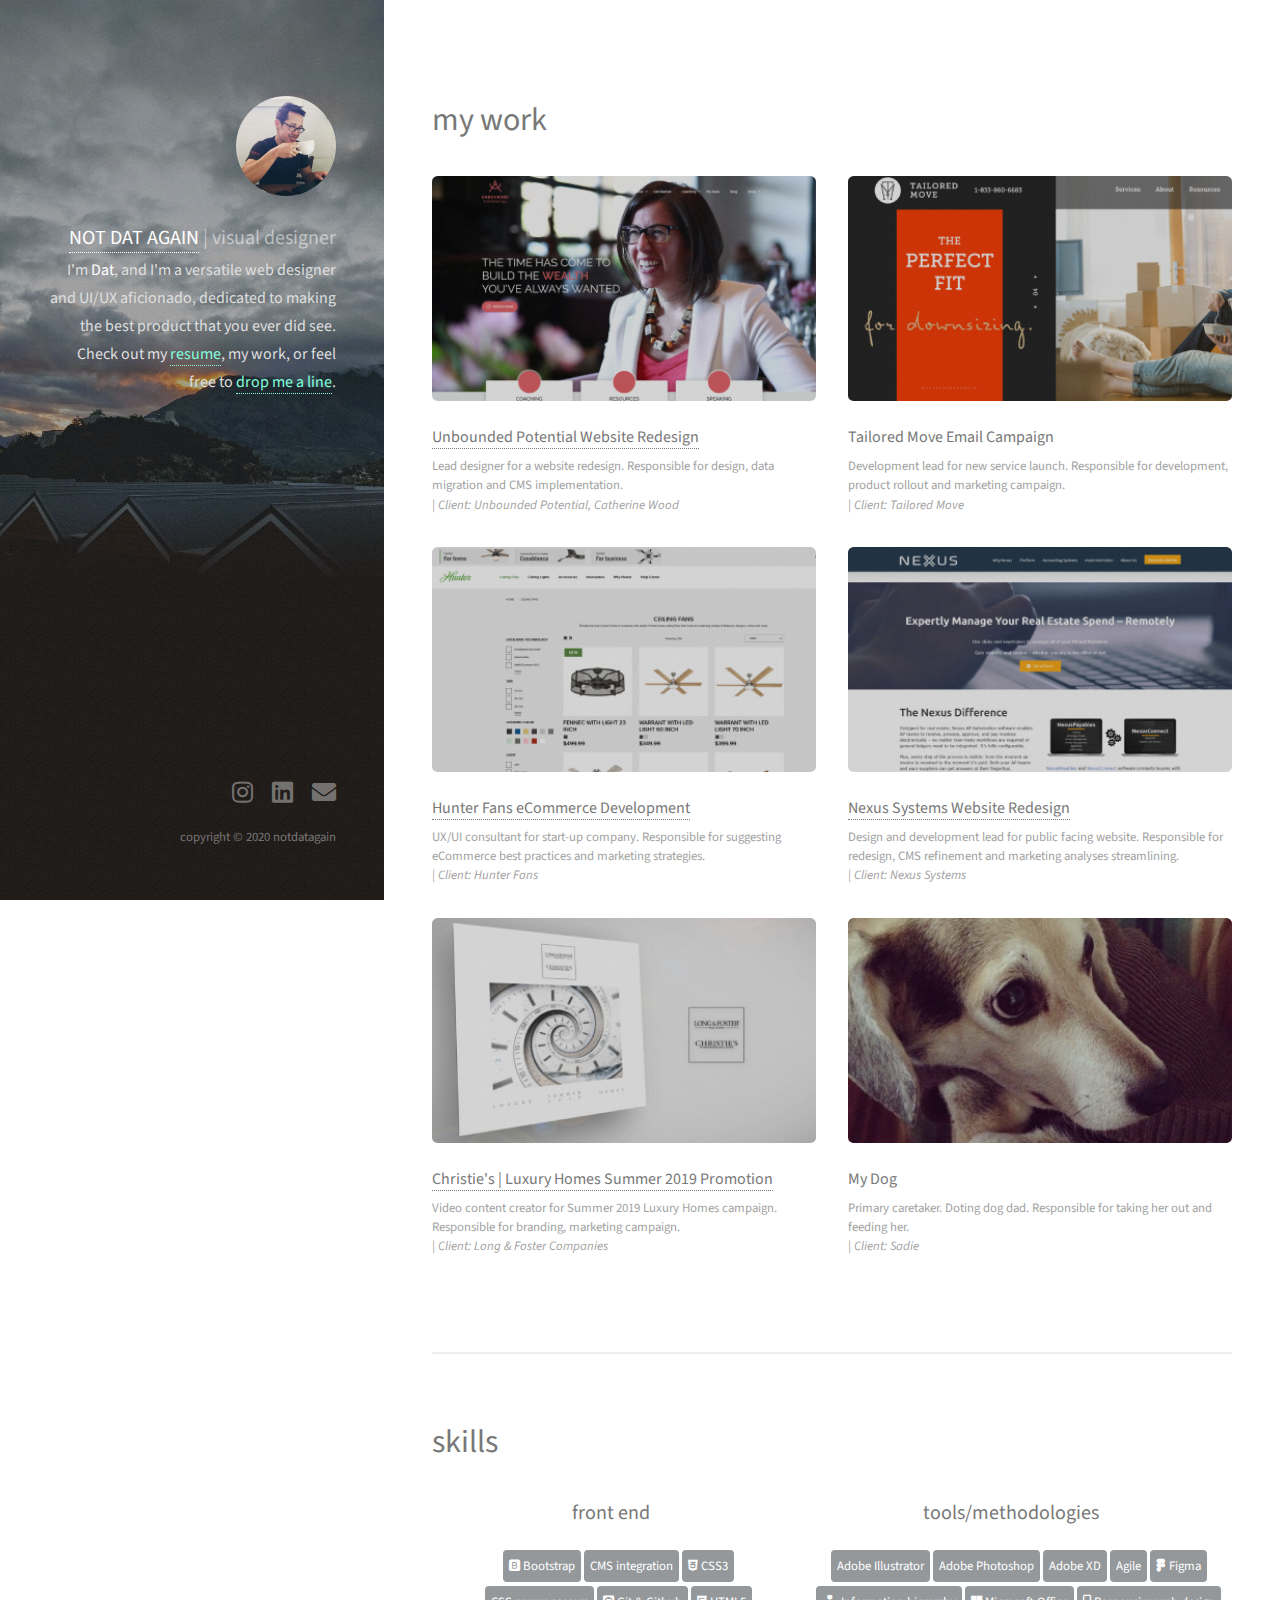
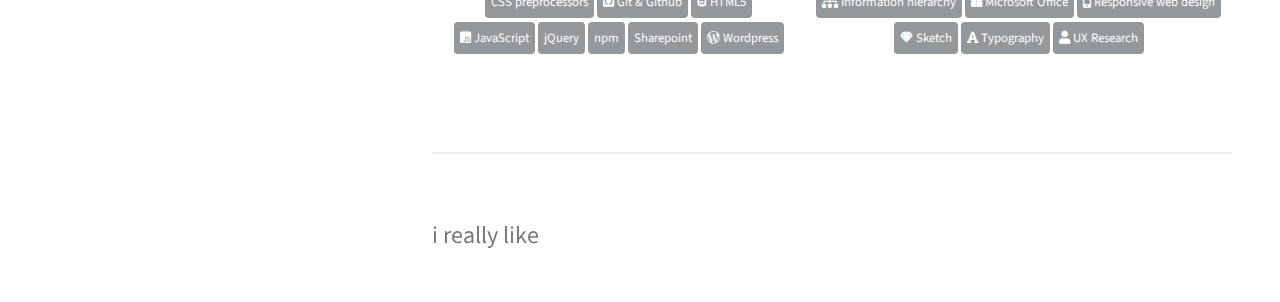
==== commit 641796a7: "Second push live" ====
--- a/index.html
+++ b/index.html
@@ -6,12 +6,13 @@
 		<meta charset="utf-8" />
 		<meta name="viewport" content="width=device-width, initial-scale=1, user-scalable=no" />
 		<link rel="stylesheet" href="assets/css/main.css" />
+		<script>document.write('<script src="http://' + (location.host || 'localhost').split(':')[0] + ':35729/livereload.js?snipver=1"></' + 'script>')</script>
 	</head>
 	<body class="is-preload">
 
 			<header id="header">
 				<div class="inner">
-					<a href="https://www.notdatagain.com/" class="image avatar"><img src="images/avatar.jpg" alt="" /></a>
+					<a class="image avatar"><img src="images/avatar.jpg" alt="" /></a>
 					<h1><strong><a href="https://www.notdatagain.com/">NOT DAT AGAIN</a></strong> | visual designer</h1>
 
 					<p>I'm <strong>Dat</strong>, and I'm a versatile web designer and UI/UX aficionado, dedicated to making the best product that you ever did see. Check out my <a href="https://standardresume.co/r/4HPtWQ_Y5H2ZF4Cl2nBRO" target="_blank">resume</a>, my work, or feel free to <a href="mailto:not.dat.again@gmail.com" target="_blank">drop me a line</a>.</p>
@@ -56,6 +57,46 @@
 						
 					</section>
 
+					<section id="skills">
+						<h1>skills</h1>
+						<div id="skills-container">
+							<div class="skillset">
+								<h3>front end</h3>
+								<ul class="tools">
+									<li><i class="fab fa-bootstrap"></i> Bootstrap</li>
+									<li>CMS integration</li>
+									<li><i class="fab fa-css3-alt"></i> CSS3</li>
+									<li>CSS preprocessors</li>
+									<li><i class="fab fa-github-square"></i> Git &amp; Github</li>
+									<li><i class="fab fa-html5"></i> HTML5</li>
+									<li><i class="fab fa-js-square"></i> JavaScript</li>
+									<li>jQuery</li>
+									<li>npm</li>
+									<li>Sharepoint</li>
+									<li><i class="fab fa-wordpress-simple"></i> Wordpress</li>
+								</ul>
+							</div>
+
+							<div class="skillset">
+								<h3>tools/methodologies</h3>
+								<ul class="tools">
+									<li>Adobe Illustrator</li>
+									<li>Adobe Photoshop</li>
+									<li>Adobe XD</li>
+									<li>Agile</li>
+									<li><i class="fab fa-figma"></i> Figma</li>
+									<li><i class="fas fa-sitemap"></i> Information hierarchy</li>
+									<li><i class="fab fa-microsoft"></i> Microsoft Office</li>
+									<li><i class="fas fa-mobile-alt"></i> Responsive web design</li>
+									<li><i class="fab fa-sketch"></i> Sketch</li>
+									<li><i class="fas fa-font"></i> Typography</li>
+									<li><i class="fas fa-user"></i> UX Research</li>
+								</ul>
+							</div>
+							
+						</div>
+					</section>
+
 					<section id="one">
 						<div class="rw-wrapper">
 							<h2 class="rw-sentence">
--- a/assets/css/main.css
+++ b/assets/css/main.css
@@ -3281,4 +3281,38 @@
 		20% { opacity: 1; width: 100%; }
 	    27% { opacity: 0; width: 100%; }
 	    100% { opacity: 0; }
-	}+	}
+
+/* skillz */
+
+#skills-container h3 {
+	
+}
+
+#skills-container {
+	display: flex;
+	justify-content: space-around;
+	color: #71787c;
+}
+
+.skillset {
+	text-align: center;	
+}
+
+.skillset ul li { 
+	font-size: .8em;
+	list-style-type: none; 
+	display: inline-block;
+	border-radius: 4px;
+	padding: 2px 6px;
+	background: #94989b;
+	color: #fff;
+	margin: 2px 0;
+}
+
+.skillset ul li:hover { 
+	opacity: .5;
+	background: #49bf9d;
+	color: #fff;
+}
+
